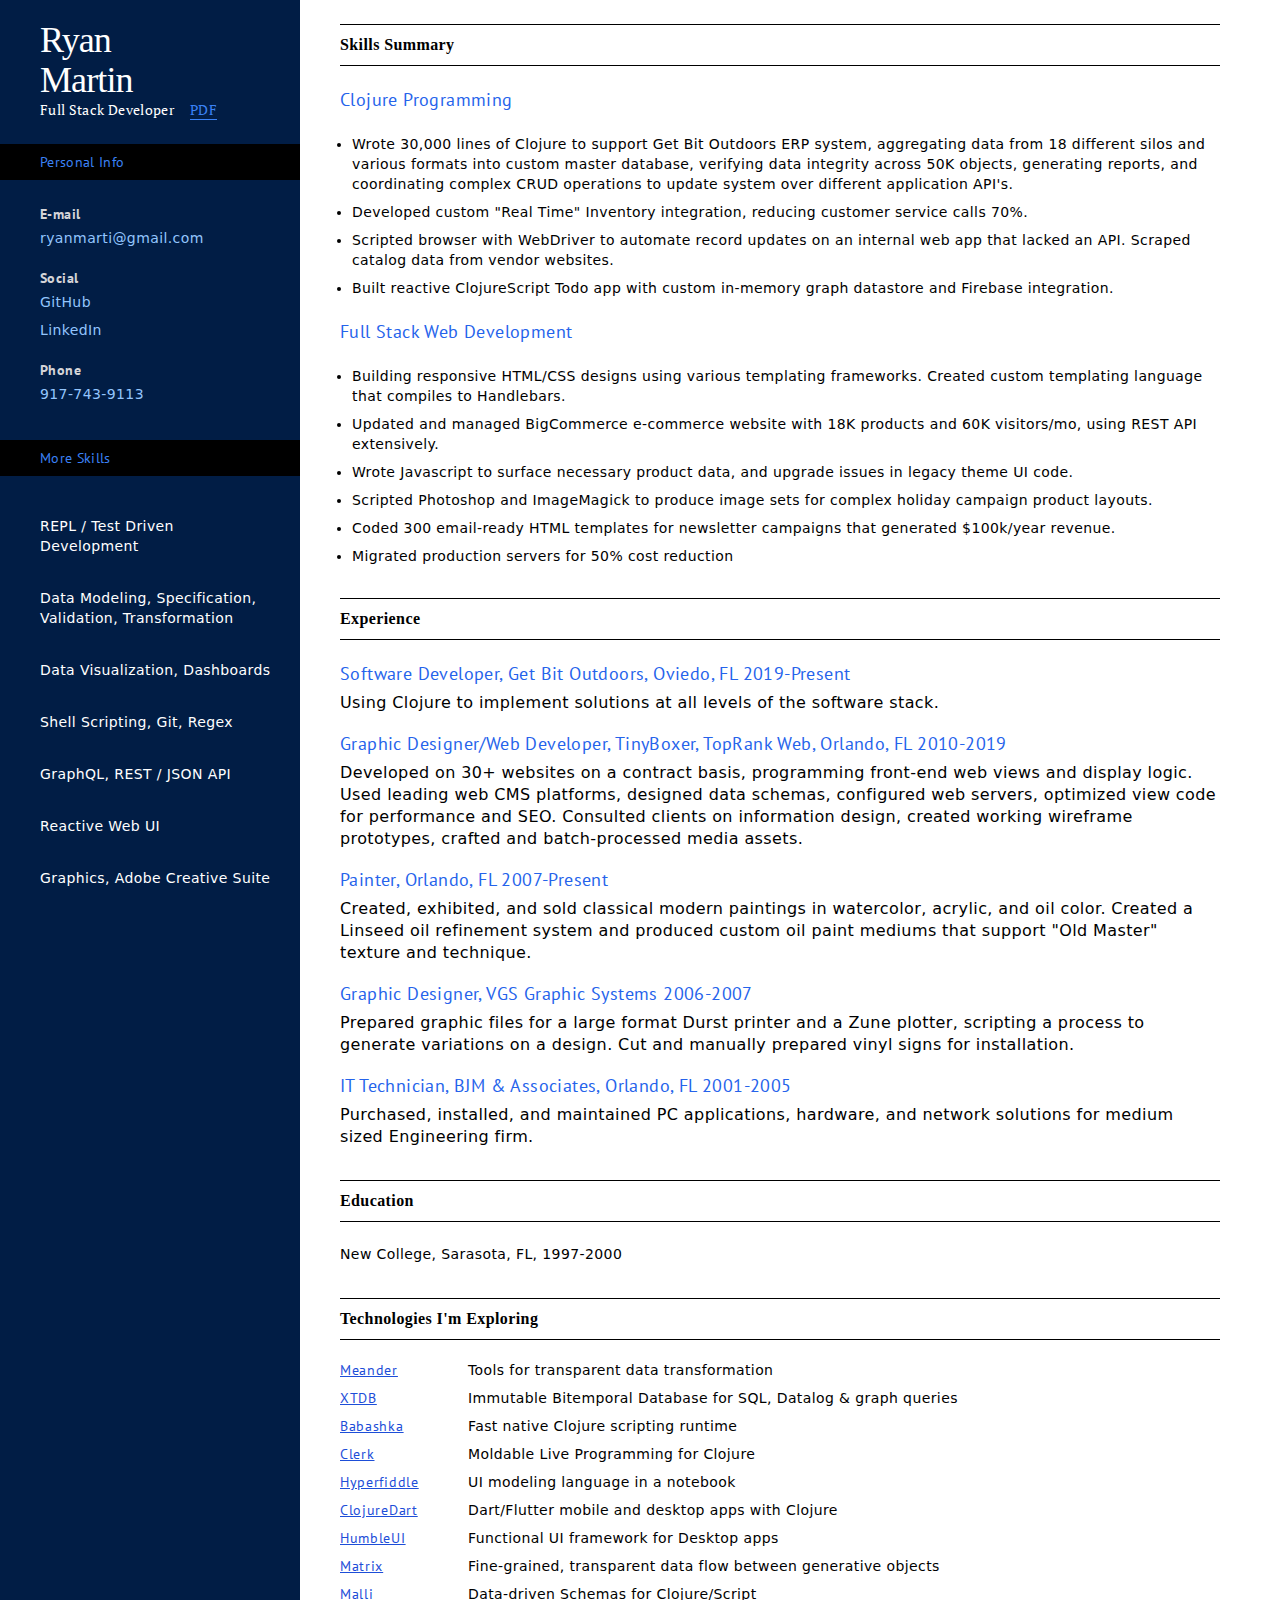
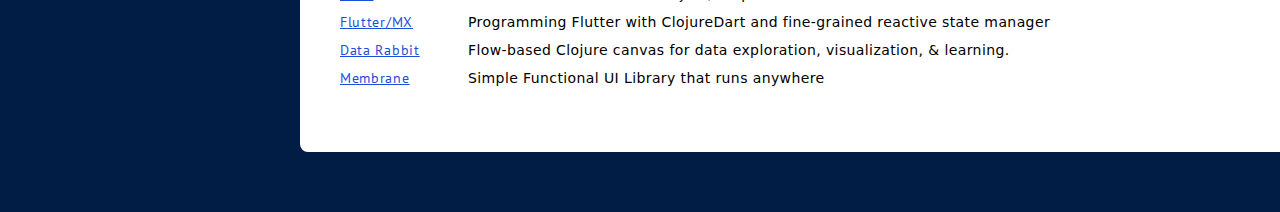
==== docs/index.html @ 26ff2348 "Make responsive with decent mobile view. #milestone" ====
<!DOCTYPE html>
<html><head><style>*, ::before, ::after {
  box-sizing: border-box;
  border-width: 0;
  border-style: solid;
  border-color: currentColor;
}

::before, ::after {
  --gi-content: '';
}

html {
  line-height: 1.5;
  -webkit-text-size-adjust: none;
  -moz-tab-size: 4;
  tab-size: 4;
  font-family: ui-sans-serif, system-ui, -apple-system, BlinkMacSystemFont, "Segoe UI", Roboto, "Helvetica Neue", Arial, "Noto Sans", sans-serif, "Apple Color Emoji", "Segoe UI Emoji", "Segoe UI Symbol", "Noto Color Emoji";
}

body {
  margin: 0;
  line-height: inherit;
}

hr {
  height: 0;
  color: inherit;
  border-top-width: 1px;
}

abbr:where([title]) {
  text-decoration: underline dotted;
}

h1, h2, h3, h4, h5, h6 {
  font-size: inherit;
  font-weight: inherit;
}

a {
  color: inherit;
  text-decoration: inherit;
}

b, strong {
  font-weight: bolder;
}

code, kbd, samp, pre {
  font-family: ui-monospace, SFMono-Regular, Menlo, Monaco, Consolas, "Liberation Mono", "Courier New", monospace;
  font-size: 1em;
}

small {
  font-size: 80%;
}

sub, sup {
  font-size: 75%;
  line-height: 0;
  position: relative;
  vertical-align: baseline;
}

sub {
  bottom: -0.25em;
}

sup {
  top: -0.5em;
}

table {
  text-indent: 0;
  border-color: inherit;
  border-collapse: collapse;
}

button, input, optgroup, select, textarea {
  font-family: inherit;
  font-size: 100%;
  line-height: inherit;
  color: inherit;
  margin: 0;
  padding: 0;
}

button, select {
  text-transform: none;
}

button, [type="button"], [type="reset"], [type="submit"] {
  -webkit-appearance: button;
  background-color: transparent;
  background-image: none;
}

:-moz-focusring {
  outline: auto;
}

:-moz-ui-invalid {
  box-shadow: none;
}

progress {
  vertical-align: baseline;
}

::-webkit-inner-spin-button, ::-webkit-outer-spin-button {
  height: auto;
}

[type="search"] {
  -webkit-appearance: textfield;
  outline-offset: -2px;
}

::-webkit-search-decoration {
  -webkit-appearance: none;
}

::-webkit-file-upload-button {
  -webkit-appearance: button;
  font: inherit;
}

summary {
  display: list-item;
}

blockquote, dl, dd, h1, h2, h3, h4, h5, h6, hr, figure, p, pre {
  margin: 0;
}

fieldset {
  margin: 0;
  padding: 0;
}

legend {
  padding: 0;
}

ol, ul, menu {
  list-style: none;
  margin: 0;
  padding: 0;
}

textarea {
  resize: vertical;
}

input::placeholder, textarea::placeholder {
  opacity: 1;
  color: #9ca3af;
}

button, [role="button"] {
  cursor: pointer;
}

:disabled {
  cursor: default;
}

img, svg, video, canvas, audio, iframe, embed, object {
  display: block;
  vertical-align: middle;
}

img, video {
  max-width: 100%;
  height: auto;
}

[hidden] {
  display: none;
}</style><style>.cv_home__title{margin-bottom:.5rem;padding-left:1.25rem;padding-right:.5rem}.cv_home__title h1{font-size:2.25rem;line-height:2.5rem;font-family:PT Mono;margin-left:0;padding-left:0}.cv_home__title h2{font-family:PT Serif;letter-spacing:.025em;font-size:.875rem;line-height:1.25rem}
.cv_home__resume_link{--gi-text-opacity:1;color:rgba(59,130,246,var(--gi-text-opacity));margin-bottom:1rem;margin-left:1rem;border-bottom-width:1px;border-style:solid;font-family:PT Serif;font-size:1.125rem;line-height:1.75rem}@media(min-width:640px){.cv_home__resume_link{font-size:.875rem;line-height:1.25rem}}.cv_home__resume_link:hover{--gi-border-opacity:1;border-color:rgba(255,255,255,var(--gi-border-opacity))}
.cv_home__section_title,text-md{padding-bottom:.5rem;border-color:rgba(0,0,0,var(--gi-border-opacity));font-family:PT Mono;border-top-width:1px;margin-bottom:1.25rem;--gi-border-opacity:1;font-weight:700;border-bottom-width:1px;padding-top:.5rem}
.cv_home__subsection_title{font-size:1.125rem;line-height:1.75rem;--gi-text-opacity:1;color:rgba(37,99,235,var(--gi-text-opacity));margin-bottom:0;font-family:PT Sans}
.cv_home__sidebar_title{font-size:1.125rem;line-height:1.75rem;--gi-text-opacity:1;color:rgba(37,99,235,var(--gi-text-opacity));margin-bottom:1rem;font-family:PT Sans;padding-left:1.5rem;padding-right:1.5rem;margin-bottom:1.5rem;font-size:.875rem;line-height:1.25rem;font-weight:400;letter-spacing:.025em;display:none;font-family:PT Sans;--gi-text-opacity:1;color:rgba(59,130,246,var(--gi-text-opacity));padding-top:.5rem;padding-bottom:.5rem;--gi-bg-opacity:1;background-color:rgba(0,0,0,var(--gi-bg-opacity))}@media(min-width:640px){.cv_home__sidebar_title{margin-bottom:1.5rem}}@media(min-width:1024px){.cv_home__sidebar_title{padding-left:2.5rem}}@media(min-width:640px){.cv_home__sidebar_title{display:block}}
.cv_home__skill_keywords{display:none}@media(min-width:640px){.cv_home__skill_keywords{display:block}}.cv_home__skill_keywords h3{margin-bottom:2.5rem}.cv_home__skill_keywords li.keywords{margin-bottom:2rem;line-height:1.375;font-size:.875rem;line-height:1.25rem}
.cv_home__experience p{margin-bottom:1rem;line-height:1.375;margin-top:.25rem}
.cv_home__education span{font-size:.875rem;line-height:1.25rem}
.cv_home__column{padding:1.25rem}
.cv_home__left_col{padding:1.25rem;padding-left:0;padding-right:0;--gi-text-opacity:1;color:rgba(255,255,255,var(--gi-text-opacity));margin-left:auto;margin-right:auto;padding-bottom:1rem}@media(min-width:640px){.cv_home__left_col{min-width:300px}}@media(min-width:640px){.cv_home__left_col{max-width:400px}}@media(min-width:640px){.cv_home__left_col{display:block}}
.cv_home__right_col{padding:1.25rem;--gi-bg-opacity:1;background-color:rgba(255,255,255,var(--gi-bg-opacity));padding-bottom:2rem;padding-left:2.5rem}@media(min-width:1024px){.cv_home__right_col{padding-right:3.75rem}}@media(min-width:768px){.cv_home__right_col{margin-bottom:3.75rem}}@media(min-width:768px){.cv_home__right_col{padding-top:1.5rem}}@media(min-width:768px){.cv_home__right_col{border-bottom-left-radius:.5rem}}.cv_home__right_col>div{margin-bottom:2rem}
.cv_home__cols{display:flex;align-items:stretch;height:100%;flex-direction:column}@media(min-width:640px){.cv_home__cols{flex-direction:row}}
.cv_home__body{padding:0;margin:0;--gi-bg-opacity:1;background-color:rgba(1,29,69,var(--gi-bg-opacity));letter-spacing:.025em}
.cv_home__cool_technologies a{font-weight:700;min-width:6rem;text-decoration:underline;--gi-text-opacity:1;color:rgba(29,78,216,var(--gi-text-opacity));font-size:.875rem;line-height:1.25rem}.cv_home__cool_technologies .item{display:flex;gap:2rem;margin-bottom:.5rem}.cv_home__cool_technologies .item a{font-family:PT Sans;letter-spacing:.05em;font-weight:400}.cv_home__cool_technologies .item span{margin-top:0;font-size:.875rem;line-height:1.25rem}
.cv_home__skills_summary .block{margin-bottom:1.25rem}.cv_home__skills_summary .subtitle{margin-bottom:1.25rem;margin-top:0}.cv_home__skills_summary ul{list-style-position:outside;list-style-type:disc;padding-left:.75rem}.cv_home__skills_summary li{margin-bottom:.5rem;line-height:1.25}@media(min-width:640px){.cv_home__skills_summary li{font-size:.875rem;line-height:1.25rem}}
.cv_home__personal_info{font-size:1.125rem;line-height:1.75rem}@media(min-width:640px){.cv_home__personal_info{margin-bottom:2rem}}@media(min-width:640px){.cv_home__personal_info{font-size:.875rem;line-height:1.25rem}}.cv_home__personal_info h4{font-weight:700;font-family:PT Sans;--gi-text-opacity:1;color:rgba(212,212,216,var(--gi-text-opacity))}.cv_home__personal_info .info{display:flex;justify-content:center}@media(min-width:640px){.cv_home__personal_info .info{display:block}}.cv_home__personal_info .info h4{margin-top:.25rem}.cv_home__personal_info .info p{margin-left:.5rem;margin-left:0}.cv_home__personal_info p{display:flex;flex-direction:row;line-height:2}@media(min-width:640px){.cv_home__personal_info p{flex-direction:column}}@media(min-width:640px){.cv_home__personal_info p{margin-bottom:1rem}}.cv_home__personal_info p a{display:block;--gi-text-opacity:1;color:rgba(147,197,253,var(--gi-text-opacity));margin-right:.5rem}.cv_home__personal_info p a:hover{--gi-text-opacity:1;color:rgba(59,130,246,var(--gi-text-opacity))}@media(min-width:640px){.cv_home__personal_info p a{margin-right:0}}
.cv_home__left_block{margin-bottom:1rem;padding-left:1.5rem;padding-right:1.5rem}@media(min-width:640px){.cv_home__left_block{margin-bottom:1.5rem}}@media(min-width:1024px){.cv_home__left_block{padding-left:2.5rem}}
.cv_home__resume_title{margin-bottom:1rem;padding-left:1.5rem;padding-right:1.5rem}@media(min-width:640px){.cv_home__resume_title{margin-bottom:1.5rem}}@media(min-width:1024px){.cv_home__resume_title{padding-left:2.5rem}}.cv_home__resume_title h1{font-size:3.75rem;line-height:1;letter-spacing:-0.025em;font-family:PT Mono;margin-left:0;padding-left:0}@media(min-width:640px){.cv_home__resume_title h1{font-size:2.25rem;line-height:2.5rem}}.cv_home__resume_title h2{font-family:PT Serif;letter-spacing:.025em;font-size:1.25rem;line-height:1.75rem;text-align:center}@media(min-width:640px){.cv_home__resume_title h2{font-size:.875rem;line-height:1.25rem}}@media(min-width:640px){.cv_home__resume_title h2{text-align:left}}.cv_home__resume_title br{display:none}@media(min-width:640px){.cv_home__resume_title br{display:inline}}</style><script src="https://livejs.com/live.js" type="text/javascript"></script><link rel="preconnect" href="https://fonts.googleapis.com" /><link rel="preconnect" href="https://fonts.gstatic.com" crossorigin="true" /><link href="https://fonts.googleapis.com/css2?family=PT+Mono&amp;family=PT+Sans+Narrow:wght@400;700&amp;family=PT+Sans:wght@400;700&amp;family=PT+Serif:wght@400;700&amp;display=swap" rel="stylesheet" /></head><body class="cv_home__body"><div class="cv_home__cols"><div class="cv_home__left_col"><div class="cv_home__resume_title"><h1>Ryan <br />Martin</h1><h2>Full Stack Developer<a href="Ryan Martin Resume.pdf" class="cv_home__resume_link">PDF</a></h2></div><div class="cv_home__personal_info"><h3 class="cv_home__sidebar_title">Personal Info</h3><div class="cv_home__left_block"><div class="info"><h4 id="e-mail">E-mail</h4><p><a href="mailto:ryanmarti@gmail.com" title="">ryanmarti@gmail.com</a></p></div><div class="info"><h4 id="social">Social</h4><p><a href="https://github.com/chromalchemy" title="">GitHub</a><a href="https://www.linkedin.com/in/ryan-martin-1bb63511/" title="">LinkedIn</a></p></div><div class="info"><h4 id="phone">Phone</h4><p><a href="tel:917-743-9113" title="">917-743-9113</a></p></div></div></div><div class="cv_home__skill_keywords"><h3 class="cv_home__sidebar_title">More Skills</h3><div class="cv_home__left_block"><ul><li class="keywords">REPL / Test Driven Development</li><li class="keywords">Data Modeling, Specification, Validation, Transformation</li><li class="keywords">Data Visualization, Dashboards</li><li class="keywords">Shell Scripting, Git, Regex</li><li class="keywords">GraphQL, REST / JSON API</li><li class="keywords">Reactive Web UI</li><li class="keywords">Graphics, Adobe Creative Suite</li></ul></div></div></div><div class="cv_home__right_col"><div class="cv_home__skills_summary"><h2 class="cv_home__section_title">Skills Summary</h2><div class="block"><h3 class="cv_home__subsection_title subtitle">Clojure Programming</h3><ul><li>Wrote 30,000 lines of Clojure to support Get Bit Outdoors ERP system, aggregating data from 18 different silos and various formats into custom master database, verifying data integrity across 50K objects, generating reports, and coordinating complex CRUD operations to update system over different application API's.</li><li>Developed custom "Real Time" Inventory integration, reducing customer service calls 70%.</li><li>Scripted browser with WebDriver to automate record updates on an internal web app that lacked an API. Scraped catalog data from vendor websites.</li><li>Built reactive ClojureScript Todo app with custom in-memory graph datastore and Firebase integration. </li></ul></div><div class="block"><h3 class="cv_home__subsection_title subtitle">Full Stack Web Development</h3><ul><li>Building responsive HTML/CSS designs using various templating frameworks. Created custom templating language that compiles to Handlebars.</li><li>Updated and managed BigCommerce e-commerce  website with 18K products and 60K visitors/mo, using REST API extensively.</li><li>Wrote Javascript to surface necessary product data, and upgrade issues in legacy theme UI code.</li><li>Scripted Photoshop and ImageMagick to produce image sets for complex holiday campaign product layouts.</li><li>Coded 300 email-ready HTML templates for newsletter campaigns that generated $100k/year revenue. </li><li>Migrated production servers for 50% cost reduction</li></ul></div></div><div class="cv_home__experience"><h2 class="cv_home__section_title">Experience</h2><div><h3 class="cv_home__subsection_title">Software Developer, Get Bit Outdoors, Oviedo, FL 2019-Present</h3><p>Using Clojure to implement solutions at all levels of the software stack.</p></div><div><h3 class="cv_home__subsection_title">Graphic Designer/Web Developer, TinyBoxer, TopRank Web, Orlando, FL  2010-2019</h3><p>Developed on 30+ websites on a contract basis, programming front-end web views and display logic. Used leading web CMS platforms, designed data schemas, configured web servers, optimized view code for performance and SEO. Consulted clients on information design, created working wireframe prototypes, crafted and batch-processed media assets.</p></div><div><h3 class="cv_home__subsection_title">Painter, Orlando, FL 2007-Present</h3><p>Created, exhibited, and sold classical modern paintings in watercolor, acrylic, and oil color. Created a Linseed oil refinement system and produced custom oil paint mediums that support "Old Master" texture and technique.</p></div><div><h3 class="cv_home__subsection_title">Graphic Designer, VGS Graphic Systems 2006-2007</h3><p>Prepared graphic files for a large format Durst printer and a Zune plotter, scripting a process to generate variations on a design. Cut and manually prepared vinyl signs for installation.</p></div><div><h3 class="cv_home__subsection_title">IT Technician, BJM &amp; Associates, Orlando, FL 2001-2005</h3><p>Purchased, installed, and maintained PC applications, hardware, and network solutions for medium sized Engineering firm.</p></div></div><div class="cv_home__education"><h2 class="cv_home__section_title">Education</h2><span>New College, Sarasota, FL, 1997-2000</span></div><div class="cv_home__cool_technologies"><h2 class="cv_home__section_title">Technologies I'm Exploring</h2><div class="item"><a href="https://github.com/noprompt/meander">Meander</a><span>Tools for transparent data transformation</span></div><div class="item"><a href="https://xtdb.com/">XTDB</a><span>Immutable Bitemporal Database for SQL, Datalog &amp; graph queries</span></div><div class="item"><a href="https://github.com/babashka/babashka">Babashka</a><span>Fast native Clojure scripting runtime</span></div><div class="item"><a href="https://github.com/nextjournal/clerk">Clerk</a><span>Moldable Live Programming for Clojure</span></div><div class="item"><a href="https://www.hyperfiddle.net/">Hyperfiddle</a><span>UI modeling language in a notebook</span></div><div class="item"><a href="https://github.com/Tensegritics/ClojureDart">ClojureDart</a><span>Dart/Flutter mobile and desktop apps with Clojure</span></div><div class="item"><a href="https://github.com/HumbleUI/HumbleUI">HumbleUI </a><span>Functional UI framework for Desktop apps</span></div><div class="item"><a href="https://github.com/kennytilton/matrix">Matrix</a><span>Fine-grained, transparent data flow between generative objects</span></div><div class="item"><a href="https://github.com/metosin/malli">Malli</a><span>Data-driven Schemas for Clojure/Script</span></div><div class="item"><a href="https://github.com/kennytilton/flutter-mx">Flutter/MX</a><span>Programming Flutter with ClojureDart and fine-grained reactive state manager</span></div><div class="item"><a href="https://www.datarabbit.com/">Data Rabbit</a><span>Flow-based Clojure canvas for data exploration, visualization, &amp; learning.</span></div><div class="item"><a href="https://github.com/phronmophobic/membrane">Membrane </a><span>Simple Functional UI Library that runs anywhere</span></div></div></div></div></body></html>
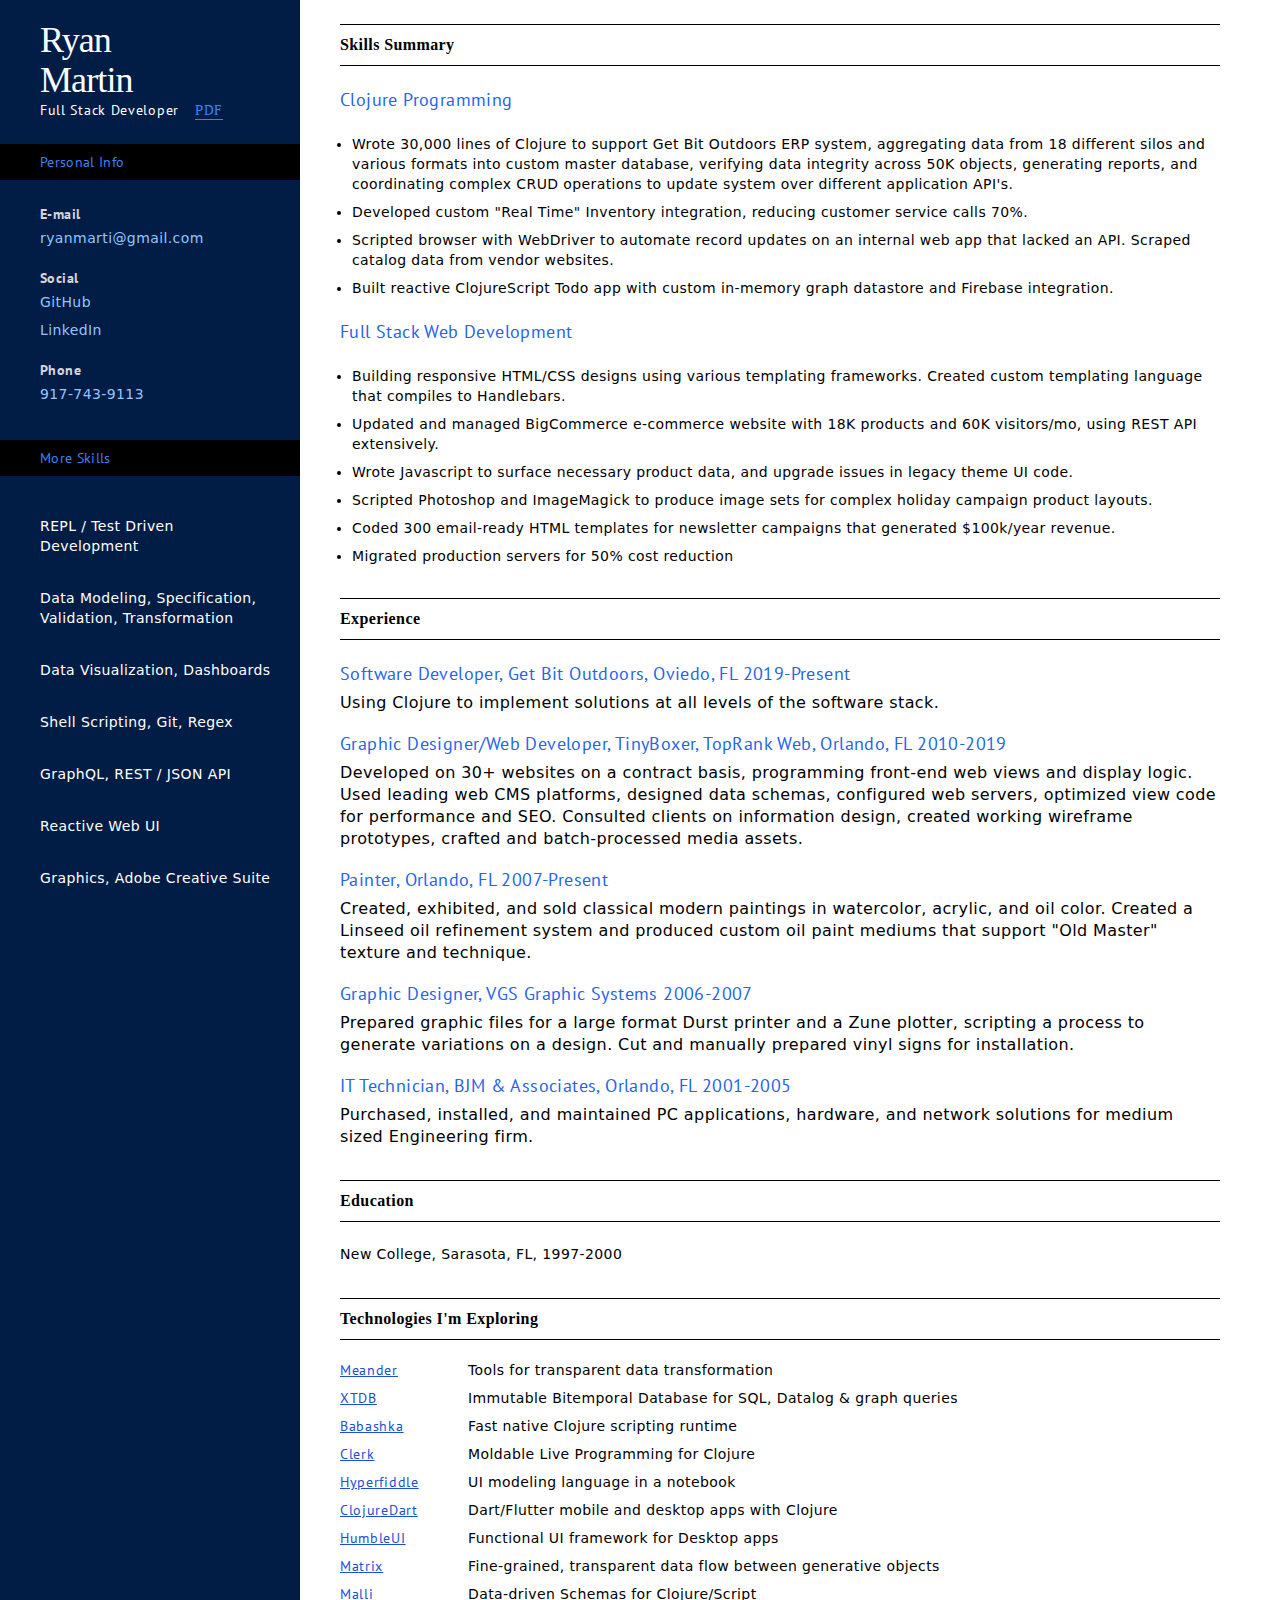
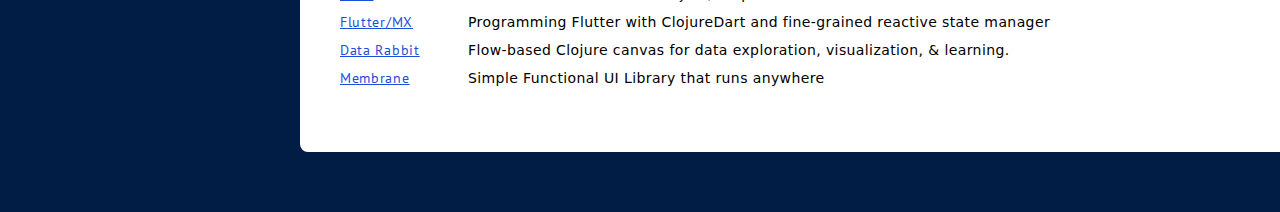
==== commit 9f442b0a: "Make responsive with decent mobile view. #milestone" ====
--- a/docs/index.html
+++ b/docs/index.html
@@ -178,8 +178,9 @@
 
 [hidden] {
   display: none;
-}</style><style>.cv_home__title{margin-bottom:.5rem;padding-left:1.25rem;padding-right:.5rem}.cv_home__title h1{font-size:2.25rem;line-height:2.5rem;font-family:PT Mono;margin-left:0;padding-left:0}.cv_home__title h2{font-family:PT Serif;letter-spacing:.025em;font-size:.875rem;line-height:1.25rem}
+}</style><style>.cv_home__left_block{margin-bottom:1rem;padding-left:1.5rem;padding-right:1.5rem}@media(min-width:640px){.cv_home__left_block{margin-bottom:1.5rem}}@media(min-width:1024px){.cv_home__left_block{padding-left:2.5rem}}
 .cv_home__resume_link{--gi-text-opacity:1;color:rgba(59,130,246,var(--gi-text-opacity));margin-bottom:1rem;margin-left:1rem;border-bottom-width:1px;border-style:solid;font-family:PT Serif;font-size:1.125rem;line-height:1.75rem}@media(min-width:640px){.cv_home__resume_link{font-size:.875rem;line-height:1.25rem}}.cv_home__resume_link:hover{--gi-border-opacity:1;border-color:rgba(255,255,255,var(--gi-border-opacity))}
+.cv_home__resume_title{margin-bottom:1rem;padding-left:1.5rem;padding-right:1.5rem}@media(min-width:640px){.cv_home__resume_title{margin-bottom:1.5rem}}@media(min-width:1024px){.cv_home__resume_title{padding-left:2.5rem}}.cv_home__resume_title h1{font-size:3.75rem;line-height:1;letter-spacing:-0.025em;font-family:PT Mono;margin-left:0;padding-left:0}@media(min-width:640px){.cv_home__resume_title h1{font-size:2.25rem;line-height:2.5rem}}.cv_home__resume_title h2{font-family:PT Sans;letter-spacing:.05em;font-size:1.25rem;line-height:1.75rem;text-align:center}@media(min-width:640px){.cv_home__resume_title h2{font-size:.875rem;line-height:1.25rem}}@media(min-width:640px){.cv_home__resume_title h2{text-align:left}}.cv_home__resume_title br{display:none}@media(min-width:640px){.cv_home__resume_title br{display:inline}}
 .cv_home__section_title,text-md{padding-bottom:.5rem;border-color:rgba(0,0,0,var(--gi-border-opacity));font-family:PT Mono;border-top-width:1px;margin-bottom:1.25rem;--gi-border-opacity:1;font-weight:700;border-bottom-width:1px;padding-top:.5rem}
 .cv_home__subsection_title{font-size:1.125rem;line-height:1.75rem;--gi-text-opacity:1;color:rgba(37,99,235,var(--gi-text-opacity));margin-bottom:0;font-family:PT Sans}
 .cv_home__sidebar_title{font-size:1.125rem;line-height:1.75rem;--gi-text-opacity:1;color:rgba(37,99,235,var(--gi-text-opacity));margin-bottom:1rem;font-family:PT Sans;padding-left:1.5rem;padding-right:1.5rem;margin-bottom:1.5rem;font-size:.875rem;line-height:1.25rem;font-weight:400;letter-spacing:.025em;display:none;font-family:PT Sans;--gi-text-opacity:1;color:rgba(59,130,246,var(--gi-text-opacity));padding-top:.5rem;padding-bottom:.5rem;--gi-bg-opacity:1;background-color:rgba(0,0,0,var(--gi-bg-opacity))}@media(min-width:640px){.cv_home__sidebar_title{margin-bottom:1.5rem}}@media(min-width:1024px){.cv_home__sidebar_title{padding-left:2.5rem}}@media(min-width:640px){.cv_home__sidebar_title{display:block}}
@@ -188,11 +189,9 @@
 .cv_home__education span{font-size:.875rem;line-height:1.25rem}
 .cv_home__column{padding:1.25rem}
 .cv_home__left_col{padding:1.25rem;padding-left:0;padding-right:0;--gi-text-opacity:1;color:rgba(255,255,255,var(--gi-text-opacity));margin-left:auto;margin-right:auto;padding-bottom:1rem}@media(min-width:640px){.cv_home__left_col{min-width:300px}}@media(min-width:640px){.cv_home__left_col{max-width:400px}}@media(min-width:640px){.cv_home__left_col{display:block}}
+.cv_home__cols{display:flex;align-items:stretch;height:100%;flex-direction:column}@media(min-width:640px){.cv_home__cols{flex-direction:row}}
 .cv_home__right_col{padding:1.25rem;--gi-bg-opacity:1;background-color:rgba(255,255,255,var(--gi-bg-opacity));padding-bottom:2rem;padding-left:2.5rem}@media(min-width:1024px){.cv_home__right_col{padding-right:3.75rem}}@media(min-width:768px){.cv_home__right_col{margin-bottom:3.75rem}}@media(min-width:768px){.cv_home__right_col{padding-top:1.5rem}}@media(min-width:768px){.cv_home__right_col{border-bottom-left-radius:.5rem}}.cv_home__right_col>div{margin-bottom:2rem}
-.cv_home__cols{display:flex;align-items:stretch;height:100%;flex-direction:column}@media(min-width:640px){.cv_home__cols{flex-direction:row}}
 .cv_home__body{padding:0;margin:0;--gi-bg-opacity:1;background-color:rgba(1,29,69,var(--gi-bg-opacity));letter-spacing:.025em}
 .cv_home__cool_technologies a{font-weight:700;min-width:6rem;text-decoration:underline;--gi-text-opacity:1;color:rgba(29,78,216,var(--gi-text-opacity));font-size:.875rem;line-height:1.25rem}.cv_home__cool_technologies .item{display:flex;gap:2rem;margin-bottom:.5rem}.cv_home__cool_technologies .item a{font-family:PT Sans;letter-spacing:.05em;font-weight:400}.cv_home__cool_technologies .item span{margin-top:0;font-size:.875rem;line-height:1.25rem}
 .cv_home__skills_summary .block{margin-bottom:1.25rem}.cv_home__skills_summary .subtitle{margin-bottom:1.25rem;margin-top:0}.cv_home__skills_summary ul{list-style-position:outside;list-style-type:disc;padding-left:.75rem}.cv_home__skills_summary li{margin-bottom:.5rem;line-height:1.25}@media(min-width:640px){.cv_home__skills_summary li{font-size:.875rem;line-height:1.25rem}}
-.cv_home__personal_info{font-size:1.125rem;line-height:1.75rem}@media(min-width:640px){.cv_home__personal_info{margin-bottom:2rem}}@media(min-width:640px){.cv_home__personal_info{font-size:.875rem;line-height:1.25rem}}.cv_home__personal_info h4{font-weight:700;font-family:PT Sans;--gi-text-opacity:1;color:rgba(212,212,216,var(--gi-text-opacity))}.cv_home__personal_info .info{display:flex;justify-content:center}@media(min-width:640px){.cv_home__personal_info .info{display:block}}.cv_home__personal_info .info h4{margin-top:.25rem}.cv_home__personal_info .info p{margin-left:.5rem;margin-left:0}.cv_home__personal_info p{display:flex;flex-direction:row;line-height:2}@media(min-width:640px){.cv_home__personal_info p{flex-direction:column}}@media(min-width:640px){.cv_home__personal_info p{margin-bottom:1rem}}.cv_home__personal_info p a{display:block;--gi-text-opacity:1;color:rgba(147,197,253,var(--gi-text-opacity));margin-right:.5rem}.cv_home__personal_info p a:hover{--gi-text-opacity:1;color:rgba(59,130,246,var(--gi-text-opacity))}@media(min-width:640px){.cv_home__personal_info p a{margin-right:0}}
-.cv_home__left_block{margin-bottom:1rem;padding-left:1.5rem;padding-right:1.5rem}@media(min-width:640px){.cv_home__left_block{margin-bottom:1.5rem}}@media(min-width:1024px){.cv_home__left_block{padding-left:2.5rem}}
-.cv_home__resume_title{margin-bottom:1rem;padding-left:1.5rem;padding-right:1.5rem}@media(min-width:640px){.cv_home__resume_title{margin-bottom:1.5rem}}@media(min-width:1024px){.cv_home__resume_title{padding-left:2.5rem}}.cv_home__resume_title h1{font-size:3.75rem;line-height:1;letter-spacing:-0.025em;font-family:PT Mono;margin-left:0;padding-left:0}@media(min-width:640px){.cv_home__resume_title h1{font-size:2.25rem;line-height:2.5rem}}.cv_home__resume_title h2{font-family:PT Serif;letter-spacing:.025em;font-size:1.25rem;line-height:1.75rem;text-align:center}@media(min-width:640px){.cv_home__resume_title h2{font-size:.875rem;line-height:1.25rem}}@media(min-width:640px){.cv_home__resume_title h2{text-align:left}}.cv_home__resume_title br{display:none}@media(min-width:640px){.cv_home__resume_title br{display:inline}}</style><script src="https://livejs.com/live.js" type="text/javascript"></script><link rel="preconnect" href="https://fonts.googleapis.com" /><link rel="preconnect" href="https://fonts.gstatic.com" crossorigin="true" /><link href="https://fonts.googleapis.com/css2?family=PT+Mono&amp;family=PT+Sans+Narrow:wght@400;700&amp;family=PT+Sans:wght@400;700&amp;family=PT+Serif:wght@400;700&amp;display=swap" rel="stylesheet" /></head><body class="cv_home__body"><div class="cv_home__cols"><div class="cv_home__left_col"><div class="cv_home__resume_title"><h1>Ryan <br />Martin</h1><h2>Full Stack Developer<a href="Ryan Martin Resume.pdf" class="cv_home__resume_link">PDF</a></h2></div><div class="cv_home__personal_info"><h3 class="cv_home__sidebar_title">Personal Info</h3><div class="cv_home__left_block"><div class="info"><h4 id="e-mail">E-mail</h4><p><a href="mailto:ryanmarti@gmail.com" title="">ryanmarti@gmail.com</a></p></div><div class="info"><h4 id="social">Social</h4><p><a href="https://github.com/chromalchemy" title="">GitHub</a><a href="https://www.linkedin.com/in/ryan-martin-1bb63511/" title="">LinkedIn</a></p></div><div class="info"><h4 id="phone">Phone</h4><p><a href="tel:917-743-9113" title="">917-743-9113</a></p></div></div></div><div class="cv_home__skill_keywords"><h3 class="cv_home__sidebar_title">More Skills</h3><div class="cv_home__left_block"><ul><li class="keywords">REPL / Test Driven Development</li><li class="keywords">Data Modeling, Specification, Validation, Transformation</li><li class="keywords">Data Visualization, Dashboards</li><li class="keywords">Shell Scripting, Git, Regex</li><li class="keywords">GraphQL, REST / JSON API</li><li class="keywords">Reactive Web UI</li><li class="keywords">Graphics, Adobe Creative Suite</li></ul></div></div></div><div class="cv_home__right_col"><div class="cv_home__skills_summary"><h2 class="cv_home__section_title">Skills Summary</h2><div class="block"><h3 class="cv_home__subsection_title subtitle">Clojure Programming</h3><ul><li>Wrote 30,000 lines of Clojure to support Get Bit Outdoors ERP system, aggregating data from 18 different silos and various formats into custom master database, verifying data integrity across 50K objects, generating reports, and coordinating complex CRUD operations to update system over different application API's.</li><li>Developed custom "Real Time" Inventory integration, reducing customer service calls 70%.</li><li>Scripted browser with WebDriver to automate record updates on an internal web app that lacked an API. Scraped catalog data from vendor websites.</li><li>Built reactive ClojureScript Todo app with custom in-memory graph datastore and Firebase integration. </li></ul></div><div class="block"><h3 class="cv_home__subsection_title subtitle">Full Stack Web Development</h3><ul><li>Building responsive HTML/CSS designs using various templating frameworks. Created custom templating language that compiles to Handlebars.</li><li>Updated and managed BigCommerce e-commerce  website with 18K products and 60K visitors/mo, using REST API extensively.</li><li>Wrote Javascript to surface necessary product data, and upgrade issues in legacy theme UI code.</li><li>Scripted Photoshop and ImageMagick to produce image sets for complex holiday campaign product layouts.</li><li>Coded 300 email-ready HTML templates for newsletter campaigns that generated $100k/year revenue. </li><li>Migrated production servers for 50% cost reduction</li></ul></div></div><div class="cv_home__experience"><h2 class="cv_home__section_title">Experience</h2><div><h3 class="cv_home__subsection_title">Software Developer, Get Bit Outdoors, Oviedo, FL 2019-Present</h3><p>Using Clojure to implement solutions at all levels of the software stack.</p></div><div><h3 class="cv_home__subsection_title">Graphic Designer/Web Developer, TinyBoxer, TopRank Web, Orlando, FL  2010-2019</h3><p>Developed on 30+ websites on a contract basis, programming front-end web views and display logic. Used leading web CMS platforms, designed data schemas, configured web servers, optimized view code for performance and SEO. Consulted clients on information design, created working wireframe prototypes, crafted and batch-processed media assets.</p></div><div><h3 class="cv_home__subsection_title">Painter, Orlando, FL 2007-Present</h3><p>Created, exhibited, and sold classical modern paintings in watercolor, acrylic, and oil color. Created a Linseed oil refinement system and produced custom oil paint mediums that support "Old Master" texture and technique.</p></div><div><h3 class="cv_home__subsection_title">Graphic Designer, VGS Graphic Systems 2006-2007</h3><p>Prepared graphic files for a large format Durst printer and a Zune plotter, scripting a process to generate variations on a design. Cut and manually prepared vinyl signs for installation.</p></div><div><h3 class="cv_home__subsection_title">IT Technician, BJM &amp; Associates, Orlando, FL 2001-2005</h3><p>Purchased, installed, and maintained PC applications, hardware, and network solutions for medium sized Engineering firm.</p></div></div><div class="cv_home__education"><h2 class="cv_home__section_title">Education</h2><span>New College, Sarasota, FL, 1997-2000</span></div><div class="cv_home__cool_technologies"><h2 class="cv_home__section_title">Technologies I'm Exploring</h2><div class="item"><a href="https://github.com/noprompt/meander">Meander</a><span>Tools for transparent data transformation</span></div><div class="item"><a href="https://xtdb.com/">XTDB</a><span>Immutable Bitemporal Database for SQL, Datalog &amp; graph queries</span></div><div class="item"><a href="https://github.com/babashka/babashka">Babashka</a><span>Fast native Clojure scripting runtime</span></div><div class="item"><a href="https://github.com/nextjournal/clerk">Clerk</a><span>Moldable Live Programming for Clojure</span></div><div class="item"><a href="https://www.hyperfiddle.net/">Hyperfiddle</a><span>UI modeling language in a notebook</span></div><div class="item"><a href="https://github.com/Tensegritics/ClojureDart">ClojureDart</a><span>Dart/Flutter mobile and desktop apps with Clojure</span></div><div class="item"><a href="https://github.com/HumbleUI/HumbleUI">HumbleUI </a><span>Functional UI framework for Desktop apps</span></div><div class="item"><a href="https://github.com/kennytilton/matrix">Matrix</a><span>Fine-grained, transparent data flow between generative objects</span></div><div class="item"><a href="https://github.com/metosin/malli">Malli</a><span>Data-driven Schemas for Clojure/Script</span></div><div class="item"><a href="https://github.com/kennytilton/flutter-mx">Flutter/MX</a><span>Programming Flutter with ClojureDart and fine-grained reactive state manager</span></div><div class="item"><a href="https://www.datarabbit.com/">Data Rabbit</a><span>Flow-based Clojure canvas for data exploration, visualization, &amp; learning.</span></div><div class="item"><a href="https://github.com/phronmophobic/membrane">Membrane </a><span>Simple Functional UI Library that runs anywhere</span></div></div></div></div></body></html>+.cv_home__personal_info{font-size:1.125rem;line-height:1.75rem}@media(min-width:640px){.cv_home__personal_info{margin-bottom:2rem}}@media(min-width:640px){.cv_home__personal_info{font-size:.875rem;line-height:1.25rem}}.cv_home__personal_info h4{font-weight:700;font-family:PT Sans;--gi-text-opacity:1;color:rgba(212,212,216,var(--gi-text-opacity))}.cv_home__personal_info .info{display:flex;justify-content:center}@media(min-width:640px){.cv_home__personal_info .info{display:block}}.cv_home__personal_info .info h4{margin-top:.25rem}.cv_home__personal_info .info p{margin-left:.5rem;margin-left:0}.cv_home__personal_info p{display:flex;flex-direction:row;line-height:2}@media(min-width:640px){.cv_home__personal_info p{flex-direction:column}}@media(min-width:640px){.cv_home__personal_info p{margin-bottom:1rem}}.cv_home__personal_info p a{display:block;--gi-text-opacity:1;color:rgba(147,197,253,var(--gi-text-opacity));margin-right:.5rem}.cv_home__personal_info p a:hover{--gi-text-opacity:1;color:rgba(59,130,246,var(--gi-text-opacity))}@media(min-width:640px){.cv_home__personal_info p a{margin-right:0}}</style><script src="https://livejs.com/live.js" type="text/javascript"></script><link rel="preconnect" href="https://fonts.googleapis.com" /><link rel="preconnect" href="https://fonts.gstatic.com" crossorigin="true" /><link href="https://fonts.googleapis.com/css2?family=PT+Mono&amp;family=PT+Sans+Narrow:wght@400;700&amp;family=PT+Sans:wght@400;700&amp;family=PT+Serif:wght@400;700&amp;display=swap" rel="stylesheet" /></head><body class="cv_home__body"><div class="cv_home__cols"><div class="cv_home__left_col"><div class="cv_home__resume_title"><h1>Ryan <br />Martin</h1><h2>Full Stack Developer<a href="Ryan Martin Resume.pdf" class="cv_home__resume_link">PDF</a></h2></div><div class="cv_home__personal_info"><h3 class="cv_home__sidebar_title">Personal Info</h3><div class="cv_home__left_block"><div class="info"><h4 id="e-mail">E-mail</h4><p><a href="mailto:ryanmarti@gmail.com" title="">ryanmarti@gmail.com</a></p></div><div class="info"><h4 id="social">Social</h4><p><a href="https://github.com/chromalchemy" title="">GitHub</a><a href="https://www.linkedin.com/in/ryan-martin-1bb63511/" title="">LinkedIn</a></p></div><div class="info"><h4 id="phone">Phone</h4><p><a href="tel:917-743-9113" title="">917-743-9113</a></p></div></div></div><div class="cv_home__skill_keywords"><h3 class="cv_home__sidebar_title">More Skills</h3><div class="cv_home__left_block"><ul><li class="keywords">REPL / Test Driven Development</li><li class="keywords">Data Modeling, Specification, Validation, Transformation</li><li class="keywords">Data Visualization, Dashboards</li><li class="keywords">Shell Scripting, Git, Regex</li><li class="keywords">GraphQL, REST / JSON API</li><li class="keywords">Reactive Web UI</li><li class="keywords">Graphics, Adobe Creative Suite</li></ul></div></div></div><div class="cv_home__right_col"><div class="cv_home__skills_summary"><h2 class="cv_home__section_title">Skills Summary</h2><div class="block"><h3 class="cv_home__subsection_title subtitle">Clojure Programming</h3><ul><li>Wrote 30,000 lines of Clojure to support Get Bit Outdoors ERP system, aggregating data from 18 different silos and various formats into custom master database, verifying data integrity across 50K objects, generating reports, and coordinating complex CRUD operations to update system over different application API's.</li><li>Developed custom "Real Time" Inventory integration, reducing customer service calls 70%.</li><li>Scripted browser with WebDriver to automate record updates on an internal web app that lacked an API. Scraped catalog data from vendor websites.</li><li>Built reactive ClojureScript Todo app with custom in-memory graph datastore and Firebase integration. </li></ul></div><div class="block"><h3 class="cv_home__subsection_title subtitle">Full Stack Web Development</h3><ul><li>Building responsive HTML/CSS designs using various templating frameworks. Created custom templating language that compiles to Handlebars.</li><li>Updated and managed BigCommerce e-commerce  website with 18K products and 60K visitors/mo, using REST API extensively.</li><li>Wrote Javascript to surface necessary product data, and upgrade issues in legacy theme UI code.</li><li>Scripted Photoshop and ImageMagick to produce image sets for complex holiday campaign product layouts.</li><li>Coded 300 email-ready HTML templates for newsletter campaigns that generated $100k/year revenue. </li><li>Migrated production servers for 50% cost reduction</li></ul></div></div><div class="cv_home__experience"><h2 class="cv_home__section_title">Experience</h2><div><h3 class="cv_home__subsection_title">Software Developer, Get Bit Outdoors, Oviedo, FL 2019-Present</h3><p>Using Clojure to implement solutions at all levels of the software stack.</p></div><div><h3 class="cv_home__subsection_title">Graphic Designer/Web Developer, TinyBoxer, TopRank Web, Orlando, FL  2010-2019</h3><p>Developed on 30+ websites on a contract basis, programming front-end web views and display logic. Used leading web CMS platforms, designed data schemas, configured web servers, optimized view code for performance and SEO. Consulted clients on information design, created working wireframe prototypes, crafted and batch-processed media assets.</p></div><div><h3 class="cv_home__subsection_title">Painter, Orlando, FL 2007-Present</h3><p>Created, exhibited, and sold classical modern paintings in watercolor, acrylic, and oil color. Created a Linseed oil refinement system and produced custom oil paint mediums that support "Old Master" texture and technique.</p></div><div><h3 class="cv_home__subsection_title">Graphic Designer, VGS Graphic Systems 2006-2007</h3><p>Prepared graphic files for a large format Durst printer and a Zune plotter, scripting a process to generate variations on a design. Cut and manually prepared vinyl signs for installation.</p></div><div><h3 class="cv_home__subsection_title">IT Technician, BJM &amp; Associates, Orlando, FL 2001-2005</h3><p>Purchased, installed, and maintained PC applications, hardware, and network solutions for medium sized Engineering firm.</p></div></div><div class="cv_home__education"><h2 class="cv_home__section_title">Education</h2><span>New College, Sarasota, FL, 1997-2000</span></div><div class="cv_home__cool_technologies"><h2 class="cv_home__section_title">Technologies I'm Exploring</h2><div class="item"><a href="https://github.com/noprompt/meander">Meander</a><span>Tools for transparent data transformation</span></div><div class="item"><a href="https://xtdb.com/">XTDB</a><span>Immutable Bitemporal Database for SQL, Datalog &amp; graph queries</span></div><div class="item"><a href="https://github.com/babashka/babashka">Babashka</a><span>Fast native Clojure scripting runtime</span></div><div class="item"><a href="https://github.com/nextjournal/clerk">Clerk</a><span>Moldable Live Programming for Clojure</span></div><div class="item"><a href="https://www.hyperfiddle.net/">Hyperfiddle</a><span>UI modeling language in a notebook</span></div><div class="item"><a href="https://github.com/Tensegritics/ClojureDart">ClojureDart</a><span>Dart/Flutter mobile and desktop apps with Clojure</span></div><div class="item"><a href="https://github.com/HumbleUI/HumbleUI">HumbleUI </a><span>Functional UI framework for Desktop apps</span></div><div class="item"><a href="https://github.com/kennytilton/matrix">Matrix</a><span>Fine-grained, transparent data flow between generative objects</span></div><div class="item"><a href="https://github.com/metosin/malli">Malli</a><span>Data-driven Schemas for Clojure/Script</span></div><div class="item"><a href="https://github.com/kennytilton/flutter-mx">Flutter/MX</a><span>Programming Flutter with ClojureDart and fine-grained reactive state manager</span></div><div class="item"><a href="https://www.datarabbit.com/">Data Rabbit</a><span>Flow-based Clojure canvas for data exploration, visualization, &amp; learning.</span></div><div class="item"><a href="https://github.com/phronmophobic/membrane">Membrane </a><span>Simple Functional UI Library that runs anywhere</span></div></div></div></div></body></html>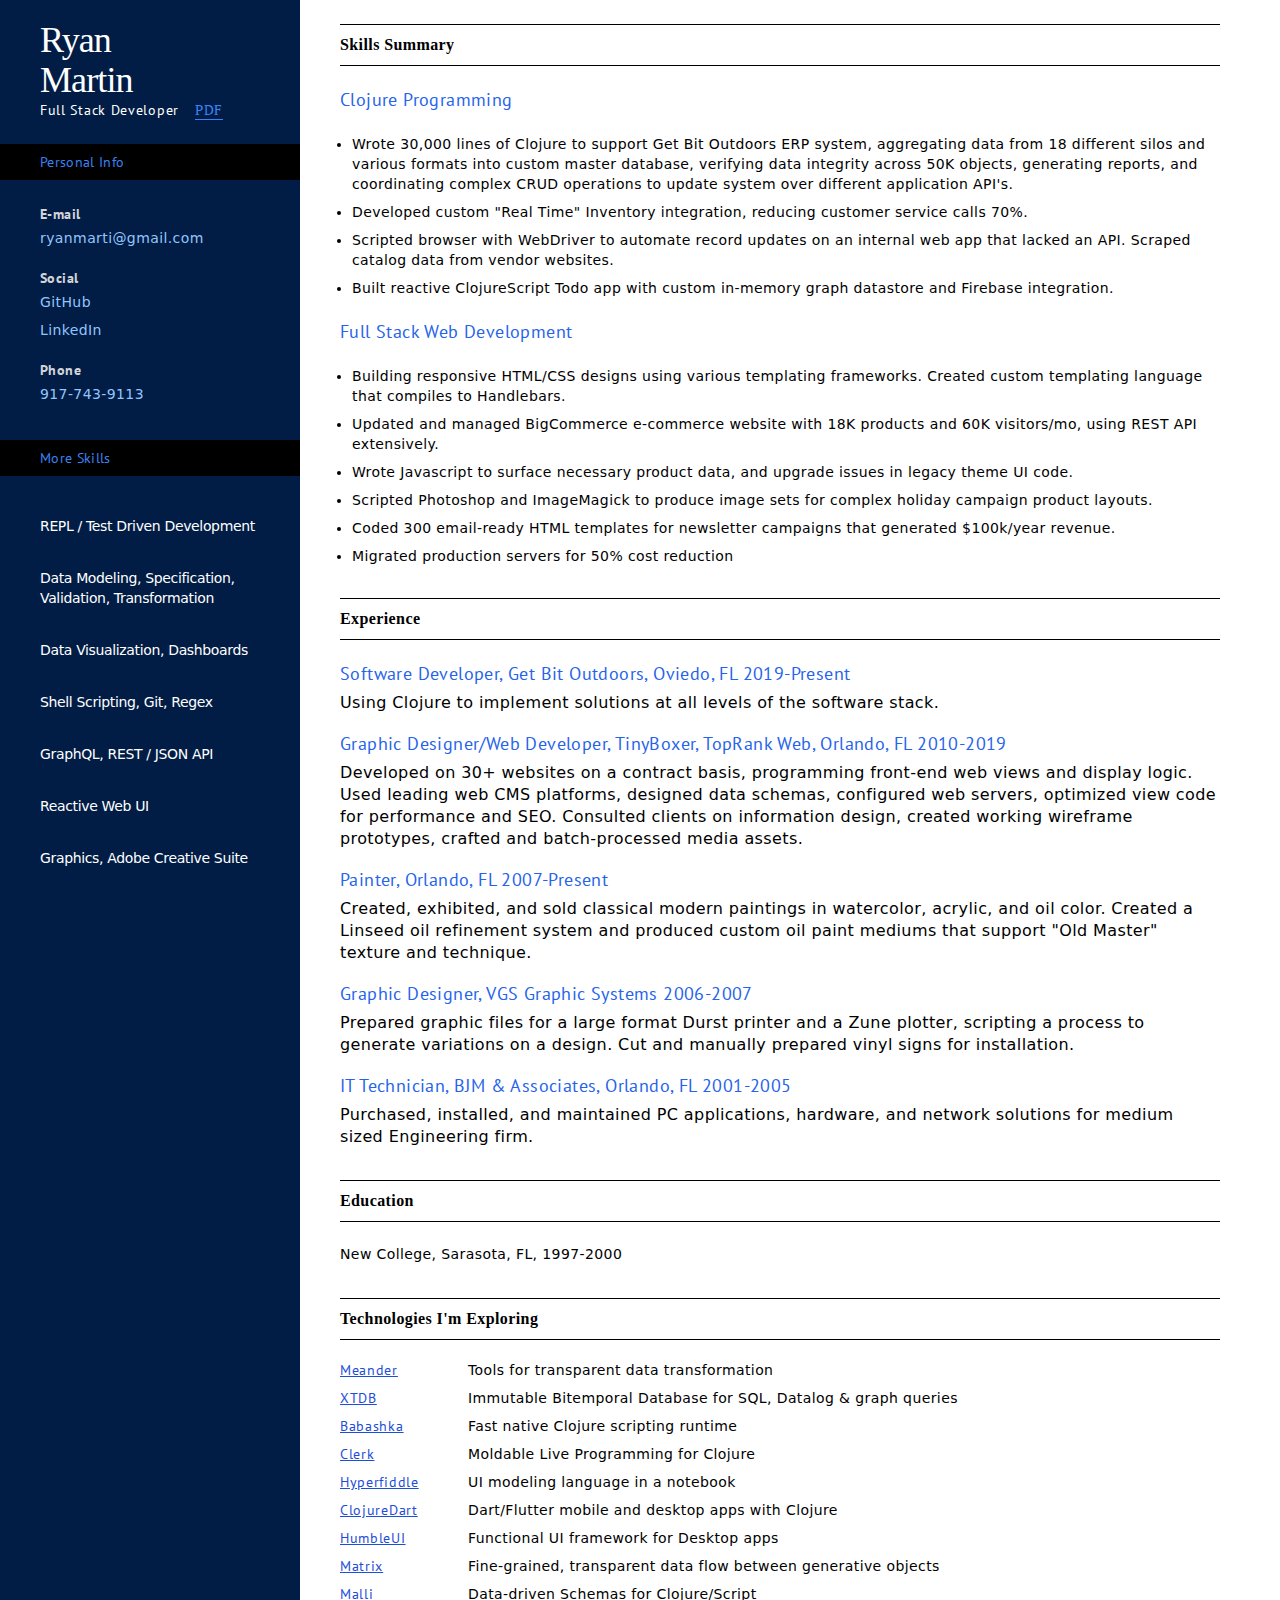
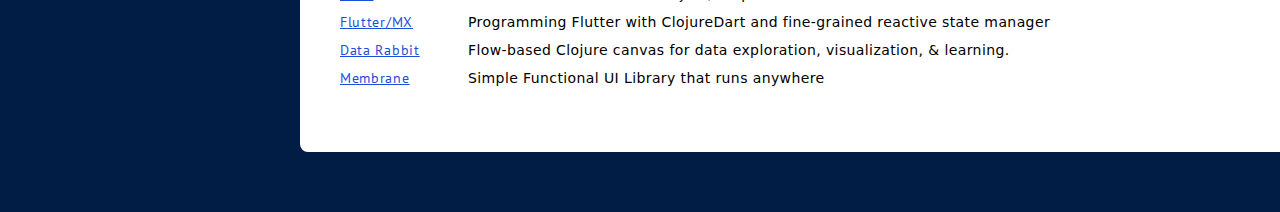
==== commit 9fab3f26: "Make responsive with decent mobile view. #milestone" ====
--- a/docs/index.html
+++ b/docs/index.html
@@ -184,7 +184,7 @@
 .cv_home__section_title,text-md{padding-bottom:.5rem;border-color:rgba(0,0,0,var(--gi-border-opacity));font-family:PT Mono;border-top-width:1px;margin-bottom:1.25rem;--gi-border-opacity:1;font-weight:700;border-bottom-width:1px;padding-top:.5rem}
 .cv_home__subsection_title{font-size:1.125rem;line-height:1.75rem;--gi-text-opacity:1;color:rgba(37,99,235,var(--gi-text-opacity));margin-bottom:0;font-family:PT Sans}
 .cv_home__sidebar_title{font-size:1.125rem;line-height:1.75rem;--gi-text-opacity:1;color:rgba(37,99,235,var(--gi-text-opacity));margin-bottom:1rem;font-family:PT Sans;padding-left:1.5rem;padding-right:1.5rem;margin-bottom:1.5rem;font-size:.875rem;line-height:1.25rem;font-weight:400;letter-spacing:.025em;display:none;font-family:PT Sans;--gi-text-opacity:1;color:rgba(59,130,246,var(--gi-text-opacity));padding-top:.5rem;padding-bottom:.5rem;--gi-bg-opacity:1;background-color:rgba(0,0,0,var(--gi-bg-opacity))}@media(min-width:640px){.cv_home__sidebar_title{margin-bottom:1.5rem}}@media(min-width:1024px){.cv_home__sidebar_title{padding-left:2.5rem}}@media(min-width:640px){.cv_home__sidebar_title{display:block}}
-.cv_home__skill_keywords{display:none}@media(min-width:640px){.cv_home__skill_keywords{display:block}}.cv_home__skill_keywords h3{margin-bottom:2.5rem}.cv_home__skill_keywords li.keywords{margin-bottom:2rem;line-height:1.375;font-size:.875rem;line-height:1.25rem}
+.cv_home__skill_keywords{display:none}@media(min-width:640px){.cv_home__skill_keywords{display:block}}.cv_home__skill_keywords h3{margin-bottom:2.5rem}.cv_home__skill_keywords li.keywords{margin-bottom:2rem;line-height:1.375;letter-spacing:-0.025em;font-size:.875rem;line-height:1.25rem}
 .cv_home__experience p{margin-bottom:1rem;line-height:1.375;margin-top:.25rem}
 .cv_home__education span{font-size:.875rem;line-height:1.25rem}
 .cv_home__column{padding:1.25rem}
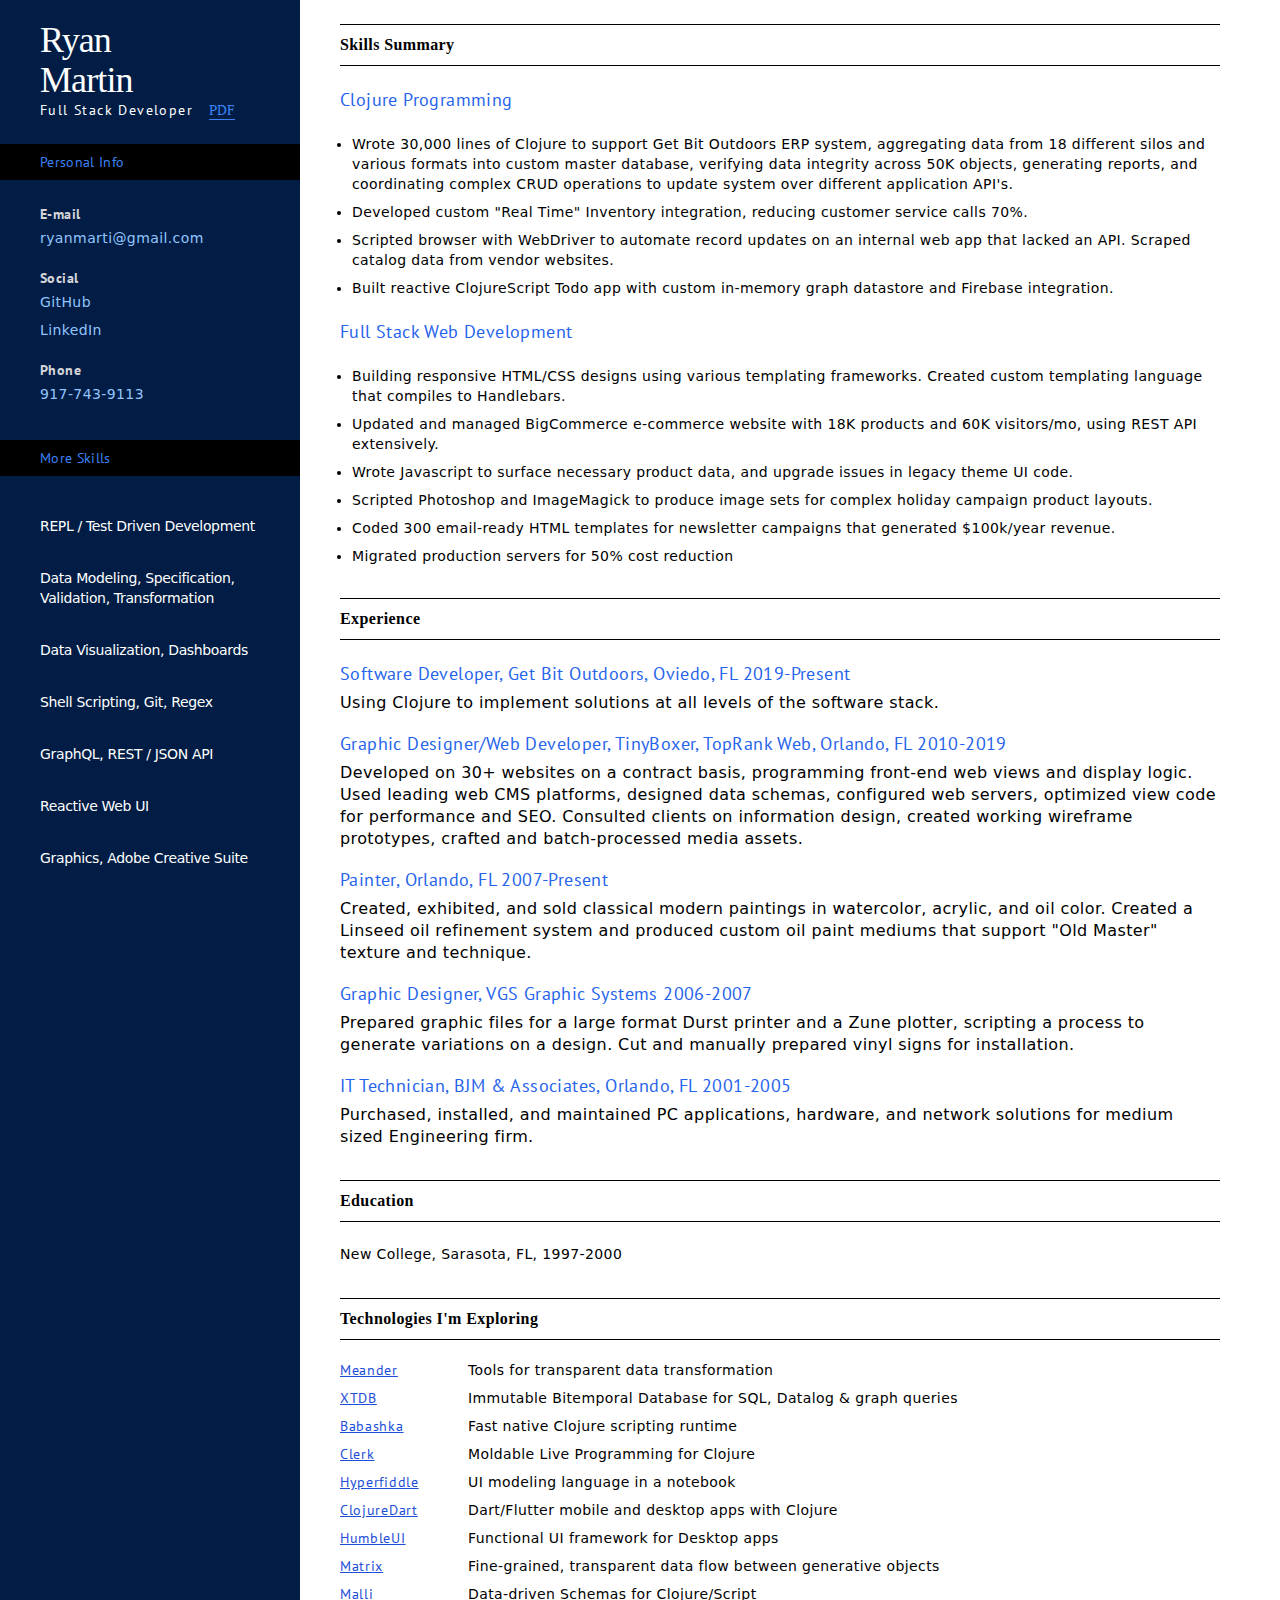
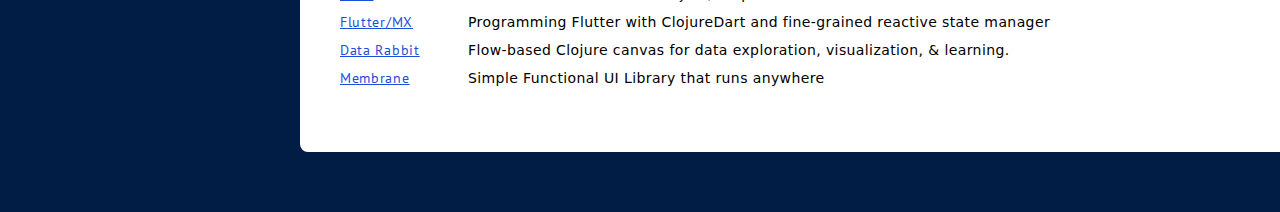
==== commit ee028ce5: "Make responsive with decent mobile view. #milestone" ====
--- a/docs/index.html
+++ b/docs/index.html
@@ -179,8 +179,8 @@
 [hidden] {
   display: none;
 }</style><style>.cv_home__left_block{margin-bottom:1rem;padding-left:1.5rem;padding-right:1.5rem}@media(min-width:640px){.cv_home__left_block{margin-bottom:1.5rem}}@media(min-width:1024px){.cv_home__left_block{padding-left:2.5rem}}
-.cv_home__resume_link{--gi-text-opacity:1;color:rgba(59,130,246,var(--gi-text-opacity));margin-bottom:1rem;margin-left:1rem;border-bottom-width:1px;border-style:solid;font-family:PT Serif;font-size:1.125rem;line-height:1.75rem}@media(min-width:640px){.cv_home__resume_link{font-size:.875rem;line-height:1.25rem}}.cv_home__resume_link:hover{--gi-border-opacity:1;border-color:rgba(255,255,255,var(--gi-border-opacity))}
-.cv_home__resume_title{margin-bottom:1rem;padding-left:1.5rem;padding-right:1.5rem}@media(min-width:640px){.cv_home__resume_title{margin-bottom:1.5rem}}@media(min-width:1024px){.cv_home__resume_title{padding-left:2.5rem}}.cv_home__resume_title h1{font-size:3.75rem;line-height:1;letter-spacing:-0.025em;font-family:PT Mono;margin-left:0;padding-left:0}@media(min-width:640px){.cv_home__resume_title h1{font-size:2.25rem;line-height:2.5rem}}.cv_home__resume_title h2{font-family:PT Sans;letter-spacing:.05em;font-size:1.25rem;line-height:1.75rem;text-align:center}@media(min-width:640px){.cv_home__resume_title h2{font-size:.875rem;line-height:1.25rem}}@media(min-width:640px){.cv_home__resume_title h2{text-align:left}}.cv_home__resume_title br{display:none}@media(min-width:640px){.cv_home__resume_title br{display:inline}}
+.cv_home__resume_link{--gi-text-opacity:1;color:rgba(59,130,246,var(--gi-text-opacity));margin-bottom:1rem;margin-left:1rem;border-bottom-width:1px;border-style:solid;letter-spacing:0;font-family:PT Serif;font-size:1.125rem;line-height:1.75rem}@media(min-width:640px){.cv_home__resume_link{font-size:.875rem;line-height:1.25rem}}.cv_home__resume_link:hover{--gi-border-opacity:1;border-color:rgba(255,255,255,var(--gi-border-opacity))}
+.cv_home__resume_title{margin-bottom:1rem;padding-left:1.5rem;padding-right:1.5rem}@media(min-width:640px){.cv_home__resume_title{margin-bottom:1.5rem}}@media(min-width:1024px){.cv_home__resume_title{padding-left:2.5rem}}.cv_home__resume_title h1{font-size:3.75rem;line-height:1;letter-spacing:-0.025em;font-family:PT Mono;margin-left:0;padding-left:0}@media(min-width:640px){.cv_home__resume_title h1{font-size:2.25rem;line-height:2.5rem}}.cv_home__resume_title h2{font-family:PT Sans;letter-spacing:.1em;font-size:1.25rem;line-height:1.75rem;text-align:center}@media(min-width:640px){.cv_home__resume_title h2{font-size:.875rem;line-height:1.25rem}}@media(min-width:640px){.cv_home__resume_title h2{text-align:left}}.cv_home__resume_title br{display:none}@media(min-width:640px){.cv_home__resume_title br{display:inline}}
 .cv_home__section_title,text-md{padding-bottom:.5rem;border-color:rgba(0,0,0,var(--gi-border-opacity));font-family:PT Mono;border-top-width:1px;margin-bottom:1.25rem;--gi-border-opacity:1;font-weight:700;border-bottom-width:1px;padding-top:.5rem}
 .cv_home__subsection_title{font-size:1.125rem;line-height:1.75rem;--gi-text-opacity:1;color:rgba(37,99,235,var(--gi-text-opacity));margin-bottom:0;font-family:PT Sans}
 .cv_home__sidebar_title{font-size:1.125rem;line-height:1.75rem;--gi-text-opacity:1;color:rgba(37,99,235,var(--gi-text-opacity));margin-bottom:1rem;font-family:PT Sans;padding-left:1.5rem;padding-right:1.5rem;margin-bottom:1.5rem;font-size:.875rem;line-height:1.25rem;font-weight:400;letter-spacing:.025em;display:none;font-family:PT Sans;--gi-text-opacity:1;color:rgba(59,130,246,var(--gi-text-opacity));padding-top:.5rem;padding-bottom:.5rem;--gi-bg-opacity:1;background-color:rgba(0,0,0,var(--gi-bg-opacity))}@media(min-width:640px){.cv_home__sidebar_title{margin-bottom:1.5rem}}@media(min-width:1024px){.cv_home__sidebar_title{padding-left:2.5rem}}@media(min-width:640px){.cv_home__sidebar_title{display:block}}
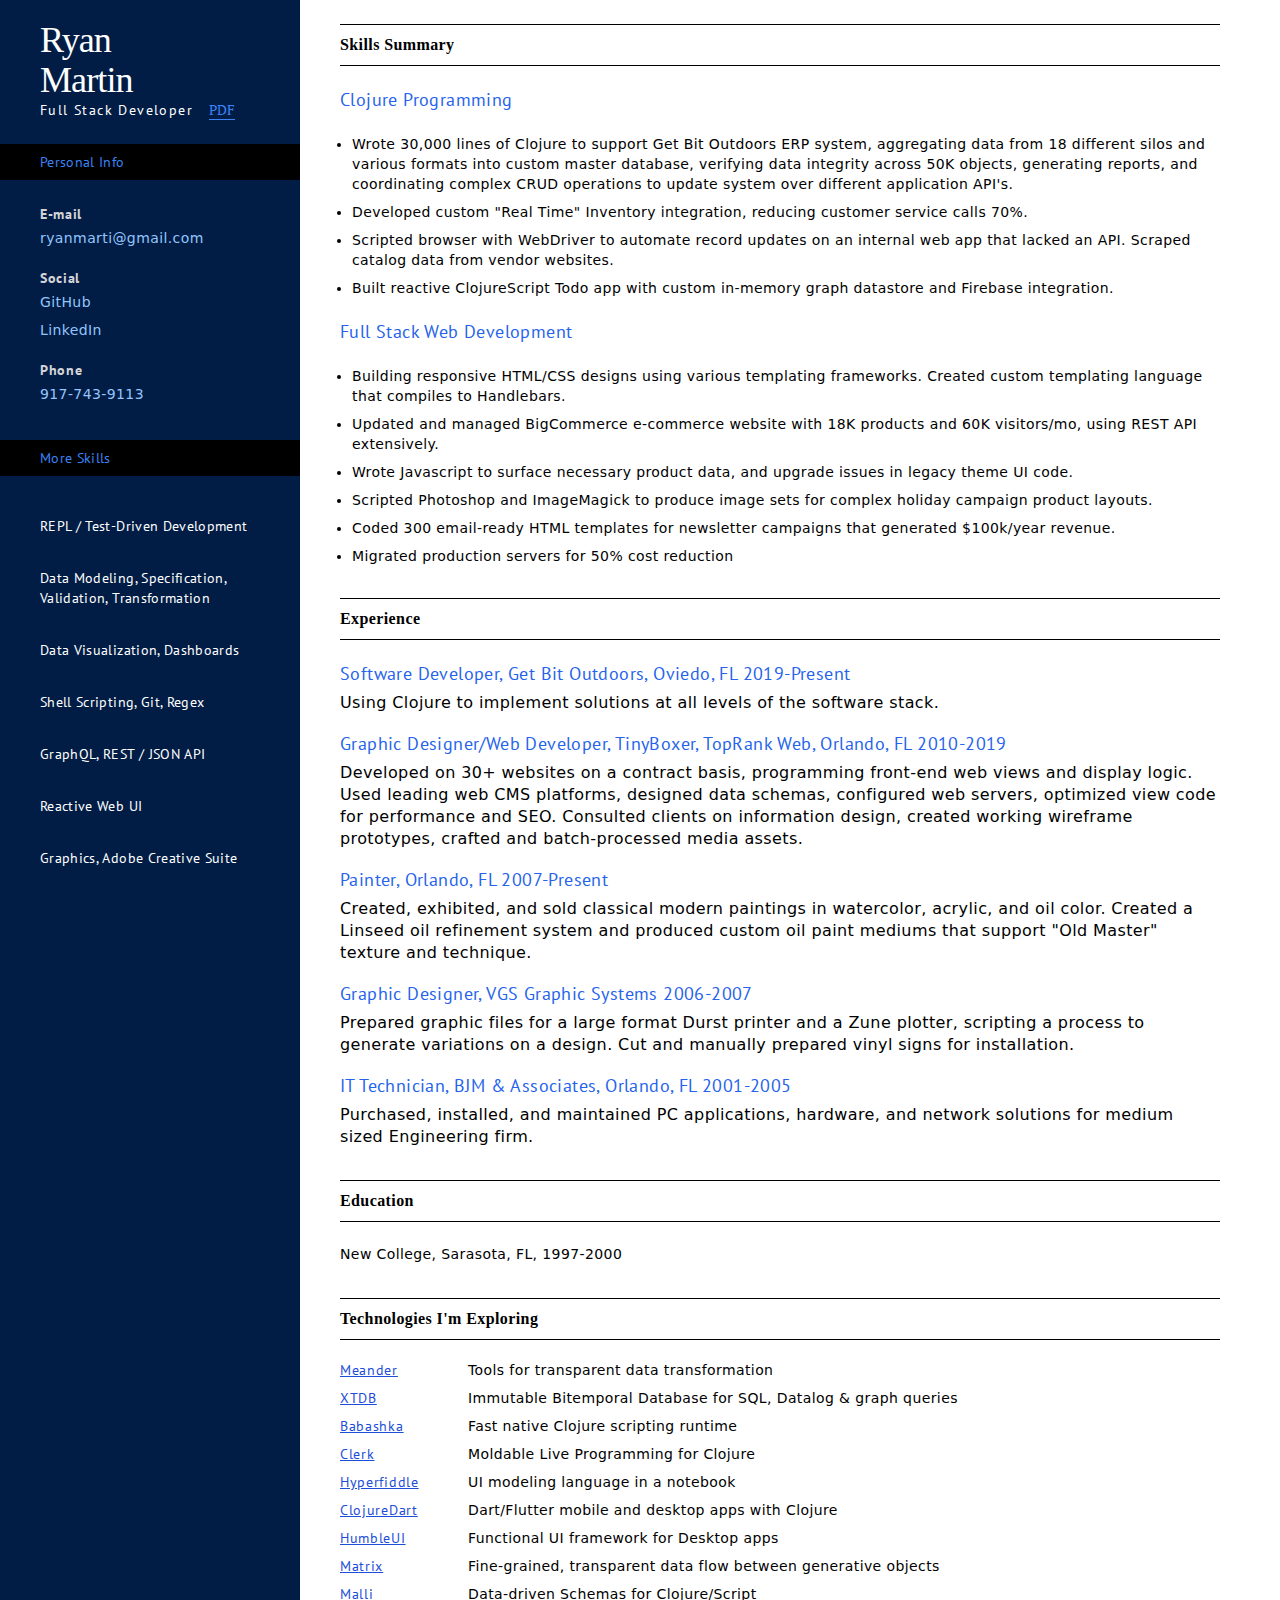
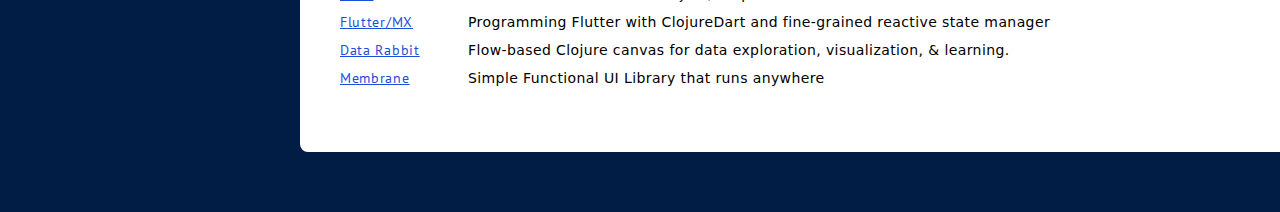
==== commit aefd2897: "Make responsive with decent mobile view. #milestone" ====
--- a/docs/index.html
+++ b/docs/index.html
@@ -184,7 +184,7 @@
 .cv_home__section_title,text-md{padding-bottom:.5rem;border-color:rgba(0,0,0,var(--gi-border-opacity));font-family:PT Mono;border-top-width:1px;margin-bottom:1.25rem;--gi-border-opacity:1;font-weight:700;border-bottom-width:1px;padding-top:.5rem}
 .cv_home__subsection_title{font-size:1.125rem;line-height:1.75rem;--gi-text-opacity:1;color:rgba(37,99,235,var(--gi-text-opacity));margin-bottom:0;font-family:PT Sans}
 .cv_home__sidebar_title{font-size:1.125rem;line-height:1.75rem;--gi-text-opacity:1;color:rgba(37,99,235,var(--gi-text-opacity));margin-bottom:1rem;font-family:PT Sans;padding-left:1.5rem;padding-right:1.5rem;margin-bottom:1.5rem;font-size:.875rem;line-height:1.25rem;font-weight:400;letter-spacing:.025em;display:none;font-family:PT Sans;--gi-text-opacity:1;color:rgba(59,130,246,var(--gi-text-opacity));padding-top:.5rem;padding-bottom:.5rem;--gi-bg-opacity:1;background-color:rgba(0,0,0,var(--gi-bg-opacity))}@media(min-width:640px){.cv_home__sidebar_title{margin-bottom:1.5rem}}@media(min-width:1024px){.cv_home__sidebar_title{padding-left:2.5rem}}@media(min-width:640px){.cv_home__sidebar_title{display:block}}
-.cv_home__skill_keywords{display:none}@media(min-width:640px){.cv_home__skill_keywords{display:block}}.cv_home__skill_keywords h3{margin-bottom:2.5rem}.cv_home__skill_keywords li.keywords{margin-bottom:2rem;line-height:1.375;letter-spacing:-0.025em;font-size:.875rem;line-height:1.25rem}
+.cv_home__skill_keywords{display:none}@media(min-width:640px){.cv_home__skill_keywords{display:block}}.cv_home__skill_keywords h3{margin-bottom:2.5rem}.cv_home__skill_keywords li.keywords{margin-bottom:2rem;line-height:1.375;font-size:.875rem;line-height:1.25rem;letter-spacing:.025em;font-family:PT Sans}
 .cv_home__experience p{margin-bottom:1rem;line-height:1.375;margin-top:.25rem}
 .cv_home__education span{font-size:.875rem;line-height:1.25rem}
 .cv_home__column{padding:1.25rem}
@@ -194,4 +194,4 @@
 .cv_home__body{padding:0;margin:0;--gi-bg-opacity:1;background-color:rgba(1,29,69,var(--gi-bg-opacity));letter-spacing:.025em}
 .cv_home__cool_technologies a{font-weight:700;min-width:6rem;text-decoration:underline;--gi-text-opacity:1;color:rgba(29,78,216,var(--gi-text-opacity));font-size:.875rem;line-height:1.25rem}.cv_home__cool_technologies .item{display:flex;gap:2rem;margin-bottom:.5rem}.cv_home__cool_technologies .item a{font-family:PT Sans;letter-spacing:.05em;font-weight:400}.cv_home__cool_technologies .item span{margin-top:0;font-size:.875rem;line-height:1.25rem}
 .cv_home__skills_summary .block{margin-bottom:1.25rem}.cv_home__skills_summary .subtitle{margin-bottom:1.25rem;margin-top:0}.cv_home__skills_summary ul{list-style-position:outside;list-style-type:disc;padding-left:.75rem}.cv_home__skills_summary li{margin-bottom:.5rem;line-height:1.25}@media(min-width:640px){.cv_home__skills_summary li{font-size:.875rem;line-height:1.25rem}}
-.cv_home__personal_info{font-size:1.125rem;line-height:1.75rem}@media(min-width:640px){.cv_home__personal_info{margin-bottom:2rem}}@media(min-width:640px){.cv_home__personal_info{font-size:.875rem;line-height:1.25rem}}.cv_home__personal_info h4{font-weight:700;font-family:PT Sans;--gi-text-opacity:1;color:rgba(212,212,216,var(--gi-text-opacity))}.cv_home__personal_info .info{display:flex;justify-content:center}@media(min-width:640px){.cv_home__personal_info .info{display:block}}.cv_home__personal_info .info h4{margin-top:.25rem}.cv_home__personal_info .info p{margin-left:.5rem;margin-left:0}.cv_home__personal_info p{display:flex;flex-direction:row;line-height:2}@media(min-width:640px){.cv_home__personal_info p{flex-direction:column}}@media(min-width:640px){.cv_home__personal_info p{margin-bottom:1rem}}.cv_home__personal_info p a{display:block;--gi-text-opacity:1;color:rgba(147,197,253,var(--gi-text-opacity));margin-right:.5rem}.cv_home__personal_info p a:hover{--gi-text-opacity:1;color:rgba(59,130,246,var(--gi-text-opacity))}@media(min-width:640px){.cv_home__personal_info p a{margin-right:0}}</style><script src="https://livejs.com/live.js" type="text/javascript"></script><link rel="preconnect" href="https://fonts.googleapis.com" /><link rel="preconnect" href="https://fonts.gstatic.com" crossorigin="true" /><link href="https://fonts.googleapis.com/css2?family=PT+Mono&amp;family=PT+Sans+Narrow:wght@400;700&amp;family=PT+Sans:wght@400;700&amp;family=PT+Serif:wght@400;700&amp;display=swap" rel="stylesheet" /></head><body class="cv_home__body"><div class="cv_home__cols"><div class="cv_home__left_col"><div class="cv_home__resume_title"><h1>Ryan <br />Martin</h1><h2>Full Stack Developer<a href="Ryan Martin Resume.pdf" class="cv_home__resume_link">PDF</a></h2></div><div class="cv_home__personal_info"><h3 class="cv_home__sidebar_title">Personal Info</h3><div class="cv_home__left_block"><div class="info"><h4 id="e-mail">E-mail</h4><p><a href="mailto:ryanmarti@gmail.com" title="">ryanmarti@gmail.com</a></p></div><div class="info"><h4 id="social">Social</h4><p><a href="https://github.com/chromalchemy" title="">GitHub</a><a href="https://www.linkedin.com/in/ryan-martin-1bb63511/" title="">LinkedIn</a></p></div><div class="info"><h4 id="phone">Phone</h4><p><a href="tel:917-743-9113" title="">917-743-9113</a></p></div></div></div><div class="cv_home__skill_keywords"><h3 class="cv_home__sidebar_title">More Skills</h3><div class="cv_home__left_block"><ul><li class="keywords">REPL / Test Driven Development</li><li class="keywords">Data Modeling, Specification, Validation, Transformation</li><li class="keywords">Data Visualization, Dashboards</li><li class="keywords">Shell Scripting, Git, Regex</li><li class="keywords">GraphQL, REST / JSON API</li><li class="keywords">Reactive Web UI</li><li class="keywords">Graphics, Adobe Creative Suite</li></ul></div></div></div><div class="cv_home__right_col"><div class="cv_home__skills_summary"><h2 class="cv_home__section_title">Skills Summary</h2><div class="block"><h3 class="cv_home__subsection_title subtitle">Clojure Programming</h3><ul><li>Wrote 30,000 lines of Clojure to support Get Bit Outdoors ERP system, aggregating data from 18 different silos and various formats into custom master database, verifying data integrity across 50K objects, generating reports, and coordinating complex CRUD operations to update system over different application API's.</li><li>Developed custom "Real Time" Inventory integration, reducing customer service calls 70%.</li><li>Scripted browser with WebDriver to automate record updates on an internal web app that lacked an API. Scraped catalog data from vendor websites.</li><li>Built reactive ClojureScript Todo app with custom in-memory graph datastore and Firebase integration. </li></ul></div><div class="block"><h3 class="cv_home__subsection_title subtitle">Full Stack Web Development</h3><ul><li>Building responsive HTML/CSS designs using various templating frameworks. Created custom templating language that compiles to Handlebars.</li><li>Updated and managed BigCommerce e-commerce  website with 18K products and 60K visitors/mo, using REST API extensively.</li><li>Wrote Javascript to surface necessary product data, and upgrade issues in legacy theme UI code.</li><li>Scripted Photoshop and ImageMagick to produce image sets for complex holiday campaign product layouts.</li><li>Coded 300 email-ready HTML templates for newsletter campaigns that generated $100k/year revenue. </li><li>Migrated production servers for 50% cost reduction</li></ul></div></div><div class="cv_home__experience"><h2 class="cv_home__section_title">Experience</h2><div><h3 class="cv_home__subsection_title">Software Developer, Get Bit Outdoors, Oviedo, FL 2019-Present</h3><p>Using Clojure to implement solutions at all levels of the software stack.</p></div><div><h3 class="cv_home__subsection_title">Graphic Designer/Web Developer, TinyBoxer, TopRank Web, Orlando, FL  2010-2019</h3><p>Developed on 30+ websites on a contract basis, programming front-end web views and display logic. Used leading web CMS platforms, designed data schemas, configured web servers, optimized view code for performance and SEO. Consulted clients on information design, created working wireframe prototypes, crafted and batch-processed media assets.</p></div><div><h3 class="cv_home__subsection_title">Painter, Orlando, FL 2007-Present</h3><p>Created, exhibited, and sold classical modern paintings in watercolor, acrylic, and oil color. Created a Linseed oil refinement system and produced custom oil paint mediums that support "Old Master" texture and technique.</p></div><div><h3 class="cv_home__subsection_title">Graphic Designer, VGS Graphic Systems 2006-2007</h3><p>Prepared graphic files for a large format Durst printer and a Zune plotter, scripting a process to generate variations on a design. Cut and manually prepared vinyl signs for installation.</p></div><div><h3 class="cv_home__subsection_title">IT Technician, BJM &amp; Associates, Orlando, FL 2001-2005</h3><p>Purchased, installed, and maintained PC applications, hardware, and network solutions for medium sized Engineering firm.</p></div></div><div class="cv_home__education"><h2 class="cv_home__section_title">Education</h2><span>New College, Sarasota, FL, 1997-2000</span></div><div class="cv_home__cool_technologies"><h2 class="cv_home__section_title">Technologies I'm Exploring</h2><div class="item"><a href="https://github.com/noprompt/meander">Meander</a><span>Tools for transparent data transformation</span></div><div class="item"><a href="https://xtdb.com/">XTDB</a><span>Immutable Bitemporal Database for SQL, Datalog &amp; graph queries</span></div><div class="item"><a href="https://github.com/babashka/babashka">Babashka</a><span>Fast native Clojure scripting runtime</span></div><div class="item"><a href="https://github.com/nextjournal/clerk">Clerk</a><span>Moldable Live Programming for Clojure</span></div><div class="item"><a href="https://www.hyperfiddle.net/">Hyperfiddle</a><span>UI modeling language in a notebook</span></div><div class="item"><a href="https://github.com/Tensegritics/ClojureDart">ClojureDart</a><span>Dart/Flutter mobile and desktop apps with Clojure</span></div><div class="item"><a href="https://github.com/HumbleUI/HumbleUI">HumbleUI </a><span>Functional UI framework for Desktop apps</span></div><div class="item"><a href="https://github.com/kennytilton/matrix">Matrix</a><span>Fine-grained, transparent data flow between generative objects</span></div><div class="item"><a href="https://github.com/metosin/malli">Malli</a><span>Data-driven Schemas for Clojure/Script</span></div><div class="item"><a href="https://github.com/kennytilton/flutter-mx">Flutter/MX</a><span>Programming Flutter with ClojureDart and fine-grained reactive state manager</span></div><div class="item"><a href="https://www.datarabbit.com/">Data Rabbit</a><span>Flow-based Clojure canvas for data exploration, visualization, &amp; learning.</span></div><div class="item"><a href="https://github.com/phronmophobic/membrane">Membrane </a><span>Simple Functional UI Library that runs anywhere</span></div></div></div></div></body></html>+.cv_home__personal_info{font-size:1.125rem;line-height:1.75rem}@media(min-width:640px){.cv_home__personal_info{margin-bottom:2rem}}@media(min-width:640px){.cv_home__personal_info{font-size:.875rem;line-height:1.25rem}}.cv_home__personal_info h4{font-weight:700;font-family:PT Sans;--gi-text-opacity:1;color:rgba(212,212,216,var(--gi-text-opacity))}.cv_home__personal_info .info{display:flex;justify-content:center}@media(min-width:640px){.cv_home__personal_info .info{display:block}}.cv_home__personal_info .info h4{margin-top:.25rem;letter-spacing:.05em}.cv_home__personal_info .info p{display:flex;flex-direction:row;line-height:2;margin-left:.5rem;margin-left:0}@media(min-width:640px){.cv_home__personal_info .info p{flex-direction:column}}@media(min-width:640px){.cv_home__personal_info .info p{margin-bottom:1rem}}.cv_home__personal_info .info p a{display:block;--gi-text-opacity:1;color:rgba(147,197,253,var(--gi-text-opacity));margin-right:.5rem}.cv_home__personal_info .info p a:hover{--gi-text-opacity:1;color:rgba(59,130,246,var(--gi-text-opacity))}@media(min-width:640px){.cv_home__personal_info .info p a{margin-right:0}}</style><script src="https://livejs.com/live.js" type="text/javascript"></script><link rel="preconnect" href="https://fonts.googleapis.com" /><link rel="preconnect" href="https://fonts.gstatic.com" crossorigin="true" /><link href="https://fonts.googleapis.com/css2?family=PT+Mono&amp;family=PT+Sans+Narrow:wght@400;700&amp;family=PT+Sans:wght@400;700&amp;family=PT+Serif:wght@400;700&amp;display=swap" rel="stylesheet" /></head><body class="cv_home__body"><div class="cv_home__cols"><div class="cv_home__left_col"><div class="cv_home__resume_title"><h1>Ryan <br />Martin</h1><h2>Full Stack Developer<a href="Ryan Martin Resume.pdf" class="cv_home__resume_link">PDF</a></h2></div><div class="cv_home__personal_info"><h3 class="cv_home__sidebar_title">Personal Info</h3><div class="cv_home__left_block"><div class="info"><h4 id="e-mail">E-mail</h4><p><a href="mailto:ryanmarti@gmail.com" title="">ryanmarti@gmail.com</a></p></div><div class="info"><h4 id="social">Social</h4><p><a href="https://github.com/chromalchemy" title="">GitHub</a><a href="https://www.linkedin.com/in/ryan-martin-1bb63511/" title="">LinkedIn</a></p></div><div class="info"><h4 id="phone">Phone</h4><p><a href="tel:917-743-9113" title="">917-743-9113</a></p></div></div></div><div class="cv_home__skill_keywords"><h3 class="cv_home__sidebar_title">More Skills</h3><div class="cv_home__left_block"><ul><li class="keywords">REPL / Test-Driven Development</li><li class="keywords">Data Modeling, Specification, Validation, Transformation</li><li class="keywords">Data Visualization, Dashboards</li><li class="keywords">Shell Scripting, Git, Regex</li><li class="keywords">GraphQL, REST / JSON API</li><li class="keywords">Reactive Web UI</li><li class="keywords">Graphics, Adobe Creative Suite</li></ul></div></div></div><div class="cv_home__right_col"><div class="cv_home__skills_summary"><h2 class="cv_home__section_title">Skills Summary</h2><div class="block"><h3 class="cv_home__subsection_title subtitle">Clojure Programming</h3><ul><li>Wrote 30,000 lines of Clojure to support Get Bit Outdoors ERP system, aggregating data from 18 different silos and various formats into custom master database, verifying data integrity across 50K objects, generating reports, and coordinating complex CRUD operations to update system over different application API's.</li><li>Developed custom "Real Time" Inventory integration, reducing customer service calls 70%.</li><li>Scripted browser with WebDriver to automate record updates on an internal web app that lacked an API. Scraped catalog data from vendor websites.</li><li>Built reactive ClojureScript Todo app with custom in-memory graph datastore and Firebase integration. </li></ul></div><div class="block"><h3 class="cv_home__subsection_title subtitle">Full Stack Web Development</h3><ul><li>Building responsive HTML/CSS designs using various templating frameworks. Created custom templating language that compiles to Handlebars.</li><li>Updated and managed BigCommerce e-commerce  website with 18K products and 60K visitors/mo, using REST API extensively.</li><li>Wrote Javascript to surface necessary product data, and upgrade issues in legacy theme UI code.</li><li>Scripted Photoshop and ImageMagick to produce image sets for complex holiday campaign product layouts.</li><li>Coded 300 email-ready HTML templates for newsletter campaigns that generated $100k/year revenue. </li><li>Migrated production servers for 50% cost reduction</li></ul></div></div><div class="cv_home__experience"><h2 class="cv_home__section_title">Experience</h2><div><h3 class="cv_home__subsection_title">Software Developer, Get Bit Outdoors, Oviedo, FL 2019-Present</h3><p>Using Clojure to implement solutions at all levels of the software stack.</p></div><div><h3 class="cv_home__subsection_title">Graphic Designer/Web Developer, TinyBoxer, TopRank Web, Orlando, FL  2010-2019</h3><p>Developed on 30+ websites on a contract basis, programming front-end web views and display logic. Used leading web CMS platforms, designed data schemas, configured web servers, optimized view code for performance and SEO. Consulted clients on information design, created working wireframe prototypes, crafted and batch-processed media assets.</p></div><div><h3 class="cv_home__subsection_title">Painter, Orlando, FL 2007-Present</h3><p>Created, exhibited, and sold classical modern paintings in watercolor, acrylic, and oil color. Created a Linseed oil refinement system and produced custom oil paint mediums that support "Old Master" texture and technique.</p></div><div><h3 class="cv_home__subsection_title">Graphic Designer, VGS Graphic Systems 2006-2007</h3><p>Prepared graphic files for a large format Durst printer and a Zune plotter, scripting a process to generate variations on a design. Cut and manually prepared vinyl signs for installation.</p></div><div><h3 class="cv_home__subsection_title">IT Technician, BJM &amp; Associates, Orlando, FL 2001-2005</h3><p>Purchased, installed, and maintained PC applications, hardware, and network solutions for medium sized Engineering firm.</p></div></div><div class="cv_home__education"><h2 class="cv_home__section_title">Education</h2><span>New College, Sarasota, FL, 1997-2000</span></div><div class="cv_home__cool_technologies"><h2 class="cv_home__section_title">Technologies I'm Exploring</h2><div class="item"><a href="https://github.com/noprompt/meander">Meander</a><span>Tools for transparent data transformation</span></div><div class="item"><a href="https://xtdb.com/">XTDB</a><span>Immutable Bitemporal Database for SQL, Datalog &amp; graph queries</span></div><div class="item"><a href="https://github.com/babashka/babashka">Babashka</a><span>Fast native Clojure scripting runtime</span></div><div class="item"><a href="https://github.com/nextjournal/clerk">Clerk</a><span>Moldable Live Programming for Clojure</span></div><div class="item"><a href="https://www.hyperfiddle.net/">Hyperfiddle</a><span>UI modeling language in a notebook</span></div><div class="item"><a href="https://github.com/Tensegritics/ClojureDart">ClojureDart</a><span>Dart/Flutter mobile and desktop apps with Clojure</span></div><div class="item"><a href="https://github.com/HumbleUI/HumbleUI">HumbleUI </a><span>Functional UI framework for Desktop apps</span></div><div class="item"><a href="https://github.com/kennytilton/matrix">Matrix</a><span>Fine-grained, transparent data flow between generative objects</span></div><div class="item"><a href="https://github.com/metosin/malli">Malli</a><span>Data-driven Schemas for Clojure/Script</span></div><div class="item"><a href="https://github.com/kennytilton/flutter-mx">Flutter/MX</a><span>Programming Flutter with ClojureDart and fine-grained reactive state manager</span></div><div class="item"><a href="https://www.datarabbit.com/">Data Rabbit</a><span>Flow-based Clojure canvas for data exploration, visualization, &amp; learning.</span></div><div class="item"><a href="https://github.com/phronmophobic/membrane">Membrane </a><span>Simple Functional UI Library that runs anywhere</span></div></div></div></div></body></html>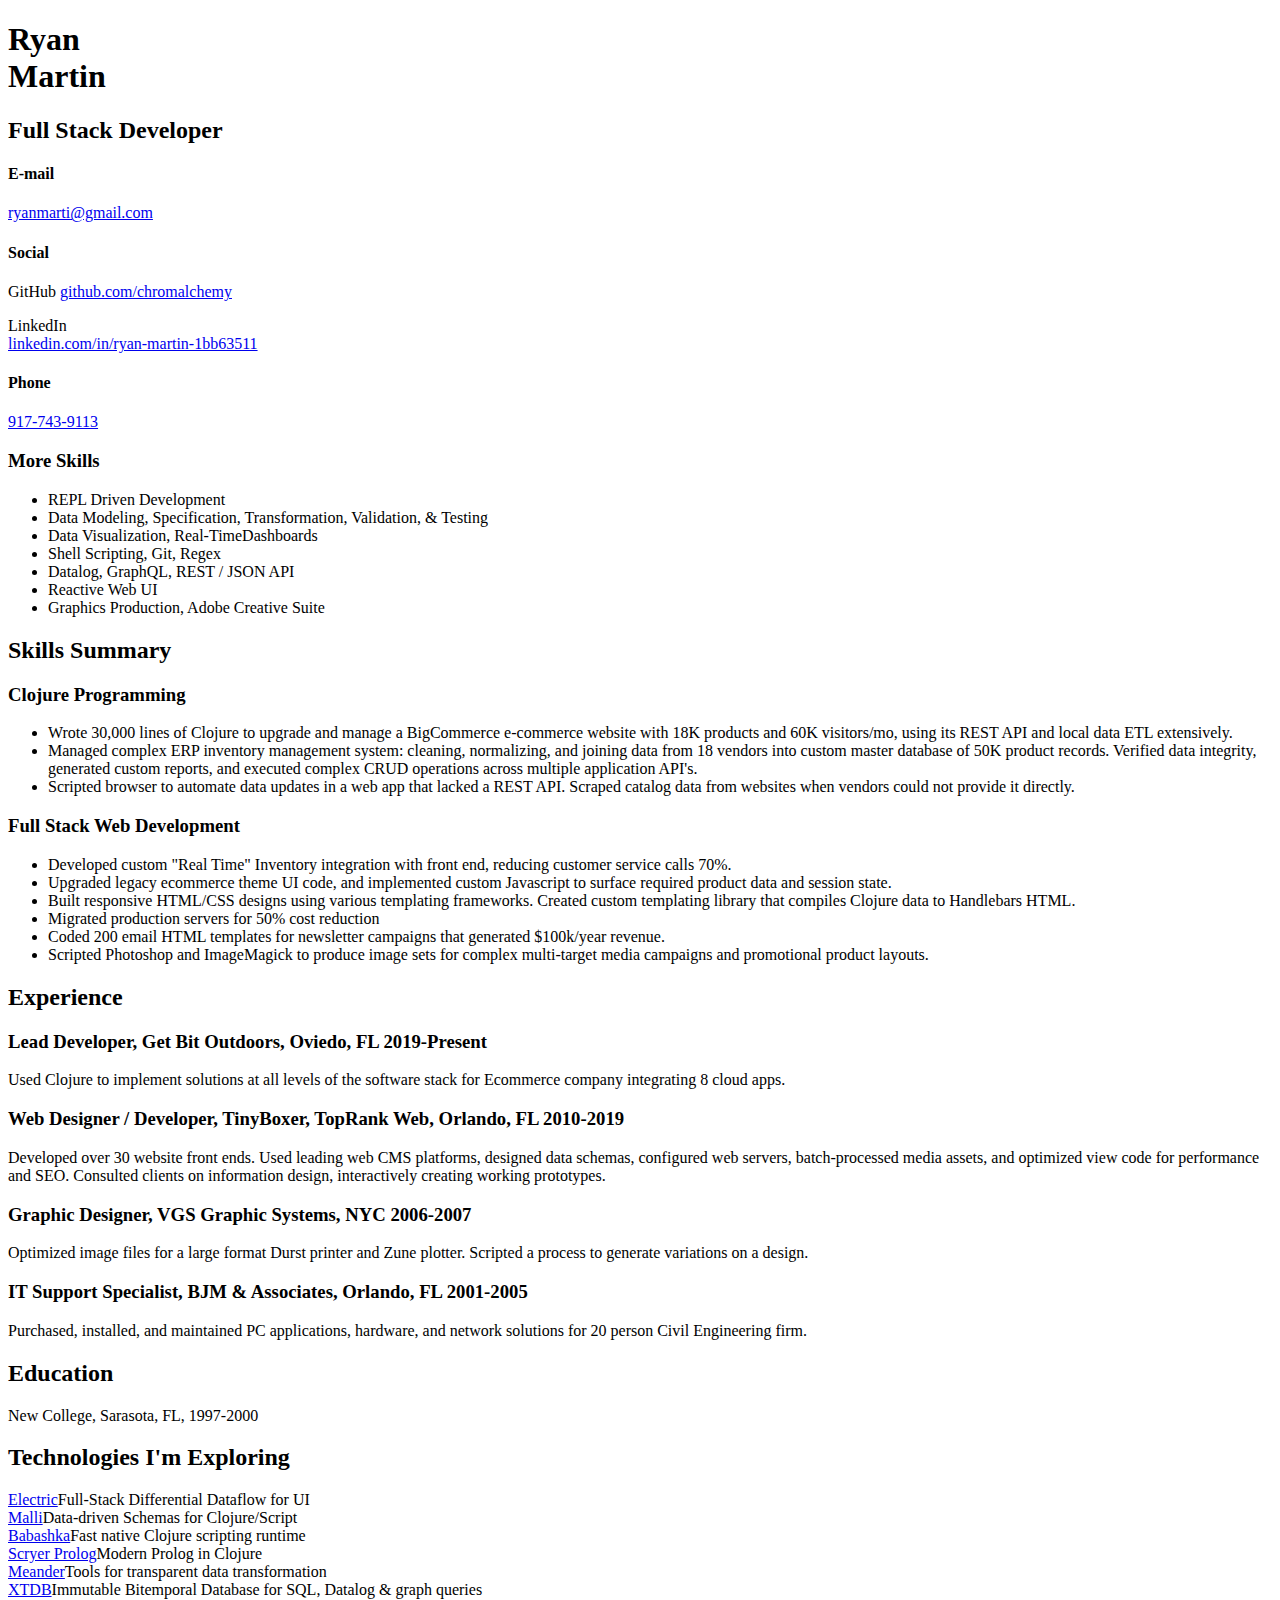
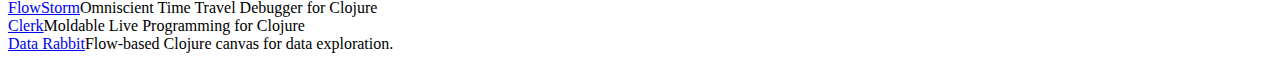
==== commit bd895905: "troubleshoot live reload. Get Panas working. Remove explicit tailwind preload. Add and remove explic" ====
--- a/docs/index.html
+++ b/docs/index.html
@@ -1,197 +1,3 @@
 <!DOCTYPE html>
-<html><head><style>*, ::before, ::after {
-  box-sizing: border-box;
-  border-width: 0;
-  border-style: solid;
-  border-color: currentColor;
-}
-
-::before, ::after {
-  --gi-content: '';
-}
-
-html {
-  line-height: 1.5;
-  -webkit-text-size-adjust: none;
-  -moz-tab-size: 4;
-  tab-size: 4;
-  font-family: ui-sans-serif, system-ui, -apple-system, BlinkMacSystemFont, "Segoe UI", Roboto, "Helvetica Neue", Arial, "Noto Sans", sans-serif, "Apple Color Emoji", "Segoe UI Emoji", "Segoe UI Symbol", "Noto Color Emoji";
-}
-
-body {
-  margin: 0;
-  line-height: inherit;
-}
-
-hr {
-  height: 0;
-  color: inherit;
-  border-top-width: 1px;
-}
-
-abbr:where([title]) {
-  text-decoration: underline dotted;
-}
-
-h1, h2, h3, h4, h5, h6 {
-  font-size: inherit;
-  font-weight: inherit;
-}
-
-a {
-  color: inherit;
-  text-decoration: inherit;
-}
-
-b, strong {
-  font-weight: bolder;
-}
-
-code, kbd, samp, pre {
-  font-family: ui-monospace, SFMono-Regular, Menlo, Monaco, Consolas, "Liberation Mono", "Courier New", monospace;
-  font-size: 1em;
-}
-
-small {
-  font-size: 80%;
-}
-
-sub, sup {
-  font-size: 75%;
-  line-height: 0;
-  position: relative;
-  vertical-align: baseline;
-}
-
-sub {
-  bottom: -0.25em;
-}
-
-sup {
-  top: -0.5em;
-}
-
-table {
-  text-indent: 0;
-  border-color: inherit;
-  border-collapse: collapse;
-}
-
-button, input, optgroup, select, textarea {
-  font-family: inherit;
-  font-size: 100%;
-  line-height: inherit;
-  color: inherit;
-  margin: 0;
-  padding: 0;
-}
-
-button, select {
-  text-transform: none;
-}
-
-button, [type="button"], [type="reset"], [type="submit"] {
-  -webkit-appearance: button;
-  background-color: transparent;
-  background-image: none;
-}
-
-:-moz-focusring {
-  outline: auto;
-}
-
-:-moz-ui-invalid {
-  box-shadow: none;
-}
-
-progress {
-  vertical-align: baseline;
-}
-
-::-webkit-inner-spin-button, ::-webkit-outer-spin-button {
-  height: auto;
-}
-
-[type="search"] {
-  -webkit-appearance: textfield;
-  outline-offset: -2px;
-}
-
-::-webkit-search-decoration {
-  -webkit-appearance: none;
-}
-
-::-webkit-file-upload-button {
-  -webkit-appearance: button;
-  font: inherit;
-}
-
-summary {
-  display: list-item;
-}
-
-blockquote, dl, dd, h1, h2, h3, h4, h5, h6, hr, figure, p, pre {
-  margin: 0;
-}
-
-fieldset {
-  margin: 0;
-  padding: 0;
-}
-
-legend {
-  padding: 0;
-}
-
-ol, ul, menu {
-  list-style: none;
-  margin: 0;
-  padding: 0;
-}
-
-textarea {
-  resize: vertical;
-}
-
-input::placeholder, textarea::placeholder {
-  opacity: 1;
-  color: #9ca3af;
-}
-
-button, [role="button"] {
-  cursor: pointer;
-}
-
-:disabled {
-  cursor: default;
-}
-
-img, svg, video, canvas, audio, iframe, embed, object {
-  display: block;
-  vertical-align: middle;
-}
-
-img, video {
-  max-width: 100%;
-  height: auto;
-}
-
-[hidden] {
-  display: none;
-}</style><style>.cv_home__left_block{margin-bottom:1rem;padding-left:1.5rem;padding-right:1.5rem}@media(min-width:640px){.cv_home__left_block{margin-bottom:1.5rem}}@media(min-width:1024px){.cv_home__left_block{padding-left:2.5rem}}
-.cv_home__resume_link{--gi-text-opacity:1;color:rgba(59,130,246,var(--gi-text-opacity));margin-bottom:1rem;margin-left:1rem;border-bottom-width:1px;border-style:solid;letter-spacing:0;font-family:PT Serif;font-size:1.125rem;line-height:1.75rem}@media(min-width:640px){.cv_home__resume_link{font-size:.875rem;line-height:1.25rem}}.cv_home__resume_link:hover{--gi-border-opacity:1;border-color:rgba(255,255,255,var(--gi-border-opacity))}
-.cv_home__resume_title{margin-bottom:1rem;padding-left:1.5rem;padding-right:1.5rem}@media(min-width:640px){.cv_home__resume_title{margin-bottom:1.5rem}}@media(min-width:1024px){.cv_home__resume_title{padding-left:2.5rem}}.cv_home__resume_title h1{font-size:3.75rem;line-height:1;letter-spacing:-0.025em;font-family:PT Mono;margin-left:0;padding-left:0}@media(min-width:640px){.cv_home__resume_title h1{font-size:2.25rem;line-height:2.5rem}}.cv_home__resume_title h2{font-family:PT Sans;letter-spacing:.1em;font-size:1.25rem;line-height:1.75rem;text-align:center}@media(min-width:640px){.cv_home__resume_title h2{font-size:.875rem;line-height:1.25rem}}@media(min-width:640px){.cv_home__resume_title h2{text-align:left}}.cv_home__resume_title br{display:none}@media(min-width:640px){.cv_home__resume_title br{display:inline}}
-.cv_home__section_title,text-md{padding-bottom:.5rem;border-color:rgba(0,0,0,var(--gi-border-opacity));font-family:PT Mono;border-top-width:1px;margin-bottom:1.25rem;--gi-border-opacity:1;font-weight:700;border-bottom-width:1px;padding-top:.5rem}
-.cv_home__subsection_title{font-size:1.125rem;line-height:1.75rem;--gi-text-opacity:1;color:rgba(37,99,235,var(--gi-text-opacity));margin-bottom:0;font-family:PT Sans}
-.cv_home__sidebar_title{font-size:1.125rem;line-height:1.75rem;--gi-text-opacity:1;color:rgba(37,99,235,var(--gi-text-opacity));margin-bottom:1rem;font-family:PT Sans;padding-left:1.5rem;padding-right:1.5rem;margin-bottom:1.5rem;font-size:.875rem;line-height:1.25rem;font-weight:400;letter-spacing:.025em;display:none;font-family:PT Sans;--gi-text-opacity:1;color:rgba(59,130,246,var(--gi-text-opacity));padding-top:.5rem;padding-bottom:.5rem;--gi-bg-opacity:1;background-color:rgba(0,0,0,var(--gi-bg-opacity))}@media(min-width:640px){.cv_home__sidebar_title{margin-bottom:1.5rem}}@media(min-width:1024px){.cv_home__sidebar_title{padding-left:2.5rem}}@media(min-width:640px){.cv_home__sidebar_title{display:block}}
-.cv_home__skill_keywords{display:none}@media(min-width:640px){.cv_home__skill_keywords{display:block}}.cv_home__skill_keywords h3{margin-bottom:2.5rem}.cv_home__skill_keywords li.keywords{margin-bottom:2rem;line-height:1.375;font-size:.875rem;line-height:1.25rem;letter-spacing:.025em;font-family:PT Sans}
-.cv_home__experience p{margin-bottom:1rem;line-height:1.375;margin-top:.25rem}
-.cv_home__education span{font-size:.875rem;line-height:1.25rem}
-.cv_home__column{padding:1.25rem}
-.cv_home__left_col{padding:1.25rem;padding-left:0;padding-right:0;--gi-text-opacity:1;color:rgba(255,255,255,var(--gi-text-opacity));margin-left:auto;margin-right:auto;padding-bottom:1rem}@media(min-width:640px){.cv_home__left_col{min-width:300px}}@media(min-width:640px){.cv_home__left_col{max-width:400px}}@media(min-width:640px){.cv_home__left_col{display:block}}
-.cv_home__cols{display:flex;align-items:stretch;height:100%;flex-direction:column}@media(min-width:640px){.cv_home__cols{flex-direction:row}}
-.cv_home__right_col{padding:1.25rem;--gi-bg-opacity:1;background-color:rgba(255,255,255,var(--gi-bg-opacity));padding-bottom:2rem;padding-left:2.5rem}@media(min-width:1024px){.cv_home__right_col{padding-right:3.75rem}}@media(min-width:768px){.cv_home__right_col{margin-bottom:3.75rem}}@media(min-width:768px){.cv_home__right_col{padding-top:1.5rem}}@media(min-width:768px){.cv_home__right_col{border-bottom-left-radius:.5rem}}.cv_home__right_col>div{margin-bottom:2rem}
-.cv_home__body{padding:0;margin:0;--gi-bg-opacity:1;background-color:rgba(1,29,69,var(--gi-bg-opacity));letter-spacing:.025em}
-.cv_home__cool_technologies a{font-weight:700;min-width:6rem;text-decoration:underline;--gi-text-opacity:1;color:rgba(29,78,216,var(--gi-text-opacity));font-size:.875rem;line-height:1.25rem}.cv_home__cool_technologies .item{display:flex;gap:2rem;margin-bottom:.5rem}.cv_home__cool_technologies .item a{font-family:PT Sans;letter-spacing:.05em;font-weight:400}.cv_home__cool_technologies .item span{margin-top:0;font-size:.875rem;line-height:1.25rem}
-.cv_home__skills_summary .block{margin-bottom:1.25rem}.cv_home__skills_summary .subtitle{margin-bottom:1.25rem;margin-top:0}.cv_home__skills_summary ul{list-style-position:outside;list-style-type:disc;padding-left:.75rem}.cv_home__skills_summary li{margin-bottom:.5rem;line-height:1.25}@media(min-width:640px){.cv_home__skills_summary li{font-size:.875rem;line-height:1.25rem}}
-.cv_home__personal_info{font-size:1.125rem;line-height:1.75rem}@media(min-width:640px){.cv_home__personal_info{margin-bottom:2rem}}@media(min-width:640px){.cv_home__personal_info{font-size:.875rem;line-height:1.25rem}}.cv_home__personal_info h4{font-weight:700;font-family:PT Sans;--gi-text-opacity:1;color:rgba(212,212,216,var(--gi-text-opacity))}.cv_home__personal_info .info{display:flex;justify-content:center}@media(min-width:640px){.cv_home__personal_info .info{display:block}}.cv_home__personal_info .info h4{margin-top:.25rem;letter-spacing:.05em}.cv_home__personal_info .info p{display:flex;flex-direction:row;line-height:2;margin-left:.5rem;margin-left:0}@media(min-width:640px){.cv_home__personal_info .info p{flex-direction:column}}@media(min-width:640px){.cv_home__personal_info .info p{margin-bottom:1rem}}.cv_home__personal_info .info p a{display:block;--gi-text-opacity:1;color:rgba(147,197,253,var(--gi-text-opacity));margin-right:.5rem}.cv_home__personal_info .info p a:hover{--gi-text-opacity:1;color:rgba(59,130,246,var(--gi-text-opacity))}@media(min-width:640px){.cv_home__personal_info .info p a{margin-right:0}}</style><script src="https://livejs.com/live.js" type="text/javascript"></script><link rel="preconnect" href="https://fonts.googleapis.com" /><link rel="preconnect" href="https://fonts.gstatic.com" crossorigin="true" /><link href="https://fonts.googleapis.com/css2?family=PT+Mono&amp;family=PT+Sans+Narrow:wght@400;700&amp;family=PT+Sans:wght@400;700&amp;family=PT+Serif:wght@400;700&amp;display=swap" rel="stylesheet" /></head><body class="cv_home__body"><div class="cv_home__cols"><div class="cv_home__left_col"><div class="cv_home__resume_title"><h1>Ryan <br />Martin</h1><h2>Full Stack Developer<a href="Ryan Martin Resume.pdf" class="cv_home__resume_link">PDF</a></h2></div><div class="cv_home__personal_info"><h3 class="cv_home__sidebar_title">Personal Info</h3><div class="cv_home__left_block"><div class="info"><h4 id="e-mail">E-mail</h4><p><a href="mailto:ryanmarti@gmail.com" title="">ryanmarti@gmail.com</a></p></div><div class="info"><h4 id="social">Social</h4><p><a href="https://github.com/chromalchemy" title="">GitHub</a><a href="https://www.linkedin.com/in/ryan-martin-1bb63511/" title="">LinkedIn</a></p></div><div class="info"><h4 id="phone">Phone</h4><p><a href="tel:917-743-9113" title="">917-743-9113</a></p></div></div></div><div class="cv_home__skill_keywords"><h3 class="cv_home__sidebar_title">More Skills</h3><div class="cv_home__left_block"><ul><li class="keywords">REPL / Test-Driven Development</li><li class="keywords">Data Modeling, Specification, Validation, Transformation</li><li class="keywords">Data Visualization, Dashboards</li><li class="keywords">Shell Scripting, Git, Regex</li><li class="keywords">GraphQL, REST / JSON API</li><li class="keywords">Reactive Web UI</li><li class="keywords">Graphics, Adobe Creative Suite</li></ul></div></div></div><div class="cv_home__right_col"><div class="cv_home__skills_summary"><h2 class="cv_home__section_title">Skills Summary</h2><div class="block"><h3 class="cv_home__subsection_title subtitle">Clojure Programming</h3><ul><li>Wrote 30,000 lines of Clojure to support Get Bit Outdoors ERP system, aggregating data from 18 different silos and various formats into custom master database, verifying data integrity across 50K objects, generating reports, and coordinating complex CRUD operations to update system over different application API's.</li><li>Developed custom "Real Time" Inventory integration, reducing customer service calls 70%.</li><li>Scripted browser with WebDriver to automate record updates on an internal web app that lacked an API. Scraped catalog data from vendor websites.</li><li>Built reactive ClojureScript Todo app with custom in-memory graph datastore and Firebase integration. </li></ul></div><div class="block"><h3 class="cv_home__subsection_title subtitle">Full Stack Web Development</h3><ul><li>Building responsive HTML/CSS designs using various templating frameworks. Created custom templating language that compiles to Handlebars.</li><li>Updated and managed BigCommerce e-commerce  website with 18K products and 60K visitors/mo, using REST API extensively.</li><li>Wrote Javascript to surface necessary product data, and upgrade issues in legacy theme UI code.</li><li>Scripted Photoshop and ImageMagick to produce image sets for complex holiday campaign product layouts.</li><li>Coded 300 email-ready HTML templates for newsletter campaigns that generated $100k/year revenue. </li><li>Migrated production servers for 50% cost reduction</li></ul></div></div><div class="cv_home__experience"><h2 class="cv_home__section_title">Experience</h2><div><h3 class="cv_home__subsection_title">Software Developer, Get Bit Outdoors, Oviedo, FL 2019-Present</h3><p>Using Clojure to implement solutions at all levels of the software stack.</p></div><div><h3 class="cv_home__subsection_title">Graphic Designer/Web Developer, TinyBoxer, TopRank Web, Orlando, FL  2010-2019</h3><p>Developed on 30+ websites on a contract basis, programming front-end web views and display logic. Used leading web CMS platforms, designed data schemas, configured web servers, optimized view code for performance and SEO. Consulted clients on information design, created working wireframe prototypes, crafted and batch-processed media assets.</p></div><div><h3 class="cv_home__subsection_title">Painter, Orlando, FL 2007-Present</h3><p>Created, exhibited, and sold classical modern paintings in watercolor, acrylic, and oil color. Created a Linseed oil refinement system and produced custom oil paint mediums that support "Old Master" texture and technique.</p></div><div><h3 class="cv_home__subsection_title">Graphic Designer, VGS Graphic Systems 2006-2007</h3><p>Prepared graphic files for a large format Durst printer and a Zune plotter, scripting a process to generate variations on a design. Cut and manually prepared vinyl signs for installation.</p></div><div><h3 class="cv_home__subsection_title">IT Technician, BJM &amp; Associates, Orlando, FL 2001-2005</h3><p>Purchased, installed, and maintained PC applications, hardware, and network solutions for medium sized Engineering firm.</p></div></div><div class="cv_home__education"><h2 class="cv_home__section_title">Education</h2><span>New College, Sarasota, FL, 1997-2000</span></div><div class="cv_home__cool_technologies"><h2 class="cv_home__section_title">Technologies I'm Exploring</h2><div class="item"><a href="https://github.com/noprompt/meander">Meander</a><span>Tools for transparent data transformation</span></div><div class="item"><a href="https://xtdb.com/">XTDB</a><span>Immutable Bitemporal Database for SQL, Datalog &amp; graph queries</span></div><div class="item"><a href="https://github.com/babashka/babashka">Babashka</a><span>Fast native Clojure scripting runtime</span></div><div class="item"><a href="https://github.com/nextjournal/clerk">Clerk</a><span>Moldable Live Programming for Clojure</span></div><div class="item"><a href="https://www.hyperfiddle.net/">Hyperfiddle</a><span>UI modeling language in a notebook</span></div><div class="item"><a href="https://github.com/Tensegritics/ClojureDart">ClojureDart</a><span>Dart/Flutter mobile and desktop apps with Clojure</span></div><div class="item"><a href="https://github.com/HumbleUI/HumbleUI">HumbleUI </a><span>Functional UI framework for Desktop apps</span></div><div class="item"><a href="https://github.com/kennytilton/matrix">Matrix</a><span>Fine-grained, transparent data flow between generative objects</span></div><div class="item"><a href="https://github.com/metosin/malli">Malli</a><span>Data-driven Schemas for Clojure/Script</span></div><div class="item"><a href="https://github.com/kennytilton/flutter-mx">Flutter/MX</a><span>Programming Flutter with ClojureDart and fine-grained reactive state manager</span></div><div class="item"><a href="https://www.datarabbit.com/">Data Rabbit</a><span>Flow-based Clojure canvas for data exploration, visualization, &amp; learning.</span></div><div class="item"><a href="https://github.com/phronmophobic/membrane">Membrane </a><span>Simple Functional UI Library that runs anywhere</span></div></div></div></div></body></html>+<html><head><link type="text/css" rel="stylesheet" href="/styles.css" title="default" /><link rel="preconnect" href="https://fonts.googleapis.com" /><link rel="preconnect" href="https://fonts.gstatic.com" crossorigin="true" /><link href="https://fonts.googleapis.com/css2?family=PT+Mono&amp;family=PT+Sans+Narrow:wght@400;700&amp;family=PT+Sans:wght@400;700&amp;family=PT+Serif:wght@400;700&amp;display=swap" rel="stylesheet" /></head><body class="cv_home__body"><div class="cv_home__cols"><div class="cv_home__left_col"><div class="cv_home__resume_title"><h1>Ryan <br />Martin</h1><h2>Full Stack Developer</h2></div><div class="cv_home__personal_print"><div class="cv_home__left_block"><div class="info"><div><h4 id="e-mail">E-mail</h4><p><a href="mailto:ryanmarti@gmail.com">ryanmarti@gmail.com</a></p><h4 id="social">Social</h4><p>GitHub
+<a href="https://github.com/chromalchemy">github.com/chromalchemy</a></p><p>LinkedIn<br /><a href="https://www.linkedin.com/in/ryan-martin-1bb63511">linkedin.com/in/ryan-martin-1bb63511</a></p><h4 id="phone">Phone</h4><p><a href="tel:917-743-9113">917-743-9113</a></p></div></div></div></div><div class="cv_home__skill_keywords"><h3 class="cv_home__sidebar_title">More Skills</h3><div class="cv_home__left_block"><ul><li class="keywords">REPL Driven Development</li><li class="keywords">Data Modeling, Specification, Transformation, Validation, &amp; Testing</li><li class="keywords">Data Visualization, Real-TimeDashboards</li><li class="keywords">Shell Scripting, Git, Regex</li><li class="keywords">Datalog, GraphQL, REST / JSON API</li><li class="keywords">Reactive Web UI</li><li class="keywords">Graphics Production, Adobe Creative Suite</li></ul></div></div></div><div class="cv_home__right_col"><div class="cv_home__skills_summary"><h2 class="cv_home__section_title">Skills Summary</h2><div class="block"><h3 class="cv_home__subsection_title subtitle">Clojure Programming</h3><ul><li>Wrote 30,000 lines of Clojure to upgrade and manage a BigCommerce e-commerce website with 18K products and 60K visitors/mo, using its REST API and local data ETL extensively.</li><li>Managed complex ERP inventory management system: cleaning, normalizing, and joining data from 18 vendors into custom master database of 50K product records. Verified data integrity, generated custom reports, and executed complex CRUD operations across multiple application API's.</li><li>Scripted browser to automate data updates in a web app that lacked a REST API. Scraped catalog data from websites when vendors could not provide it directly.</li></ul></div><div class="block"><h3 class="cv_home__subsection_title subtitle">Full Stack Web Development</h3><ul><li>Developed custom "Real Time" Inventory integration with front end, reducing customer service calls 70%.</li><li>Upgraded legacy ecommerce theme UI code, and implemented custom Javascript to surface required product data and session state.</li><li>Built responsive HTML/CSS designs using various templating frameworks. Created custom templating library that compiles Clojure data to Handlebars HTML.</li><li>Migrated production servers for 50% cost reduction</li><li>Coded 200 email HTML templates for newsletter campaigns that generated $100k/year revenue. </li><li>Scripted Photoshop and ImageMagick to produce image sets for complex multi-target media campaigns and promotional product layouts.</li></ul></div></div><div class="cv_home__experience"><h2 class="cv_home__section_title">Experience</h2><div><h3 class="cv_home__subsection_title">Lead Developer, Get Bit Outdoors, Oviedo, FL 2019-Present</h3><p>Used Clojure to implement solutions at all levels of the software stack for Ecommerce company integrating 8 cloud apps.</p></div><div><h3 class="cv_home__subsection_title">Web Designer / Developer, TinyBoxer, TopRank Web, Orlando, FL  2010-2019</h3><p>Developed over 30 website front ends. Used leading web CMS platforms, designed data schemas, configured web servers, batch-processed media assets, and optimized view code for performance and SEO. Consulted clients on information design, interactively creating working prototypes.</p></div><div><h3 class="cv_home__subsection_title">Graphic Designer, VGS Graphic Systems, NYC 2006-2007</h3><p>Optimized image files for a large format Durst printer and Zune plotter. Scripted a process to generate variations on a design.</p></div><div><h3 class="cv_home__subsection_title">IT Support Specialist, BJM &amp; Associates, Orlando, FL 2001-2005</h3><p>Purchased, installed, and maintained PC applications, hardware, and network solutions for 20 person Civil Engineering firm.</p></div></div><div class="cv_home__education"><h2 class="cv_home__section_title">Education</h2><span>New College, Sarasota, FL, 1997-2000</span></div><div class="cv_home__cool_technologies"><h2 class="cv_home__section_title">Technologies I'm Exploring</h2><div class="item"><a></a><span></span></div><div class="item"><a href="https://github.com/hyperfiddle/electric">Electric</a><span>Full-Stack Differential Dataflow for UI</span></div><div class="item"><a href="https://github.com/metosin/malli">Malli</a><span>Data-driven Schemas for Clojure/Script</span></div><div class="item"><a href="https://github.com/babashka/babashka">Babashka</a><span>Fast native Clojure scripting runtime</span></div><div class="item"><a href="https://github.com/jjtolton/libscryer-clj">Scryer Prolog</a><span>Modern Prolog in Clojure</span></div><div class="item"><a href="https://github.com/noprompt/meander">Meander</a><span>Tools for transparent data transformation</span></div><div class="item"><a href="https://xtdb.com/">XTDB</a><span>Immutable Bitemporal Database for SQL, Datalog &amp; graph queries</span></div><div class="item"><a href="https://github.com/flow-storm/flow-storm-debugger">FlowStorm</a><span>Omniscient Time Travel Debugger for Clojure</span></div><div class="item"><a href="https://github.com/nextjournal/clerk">Clerk</a><span>Moldable Live Programming for Clojure</span></div><div class="item"><a href="https://www.datarabbit.com/">Data Rabbit</a><span>Flow-based Clojure canvas for data exploration.</span></div></div></div></div></body></html>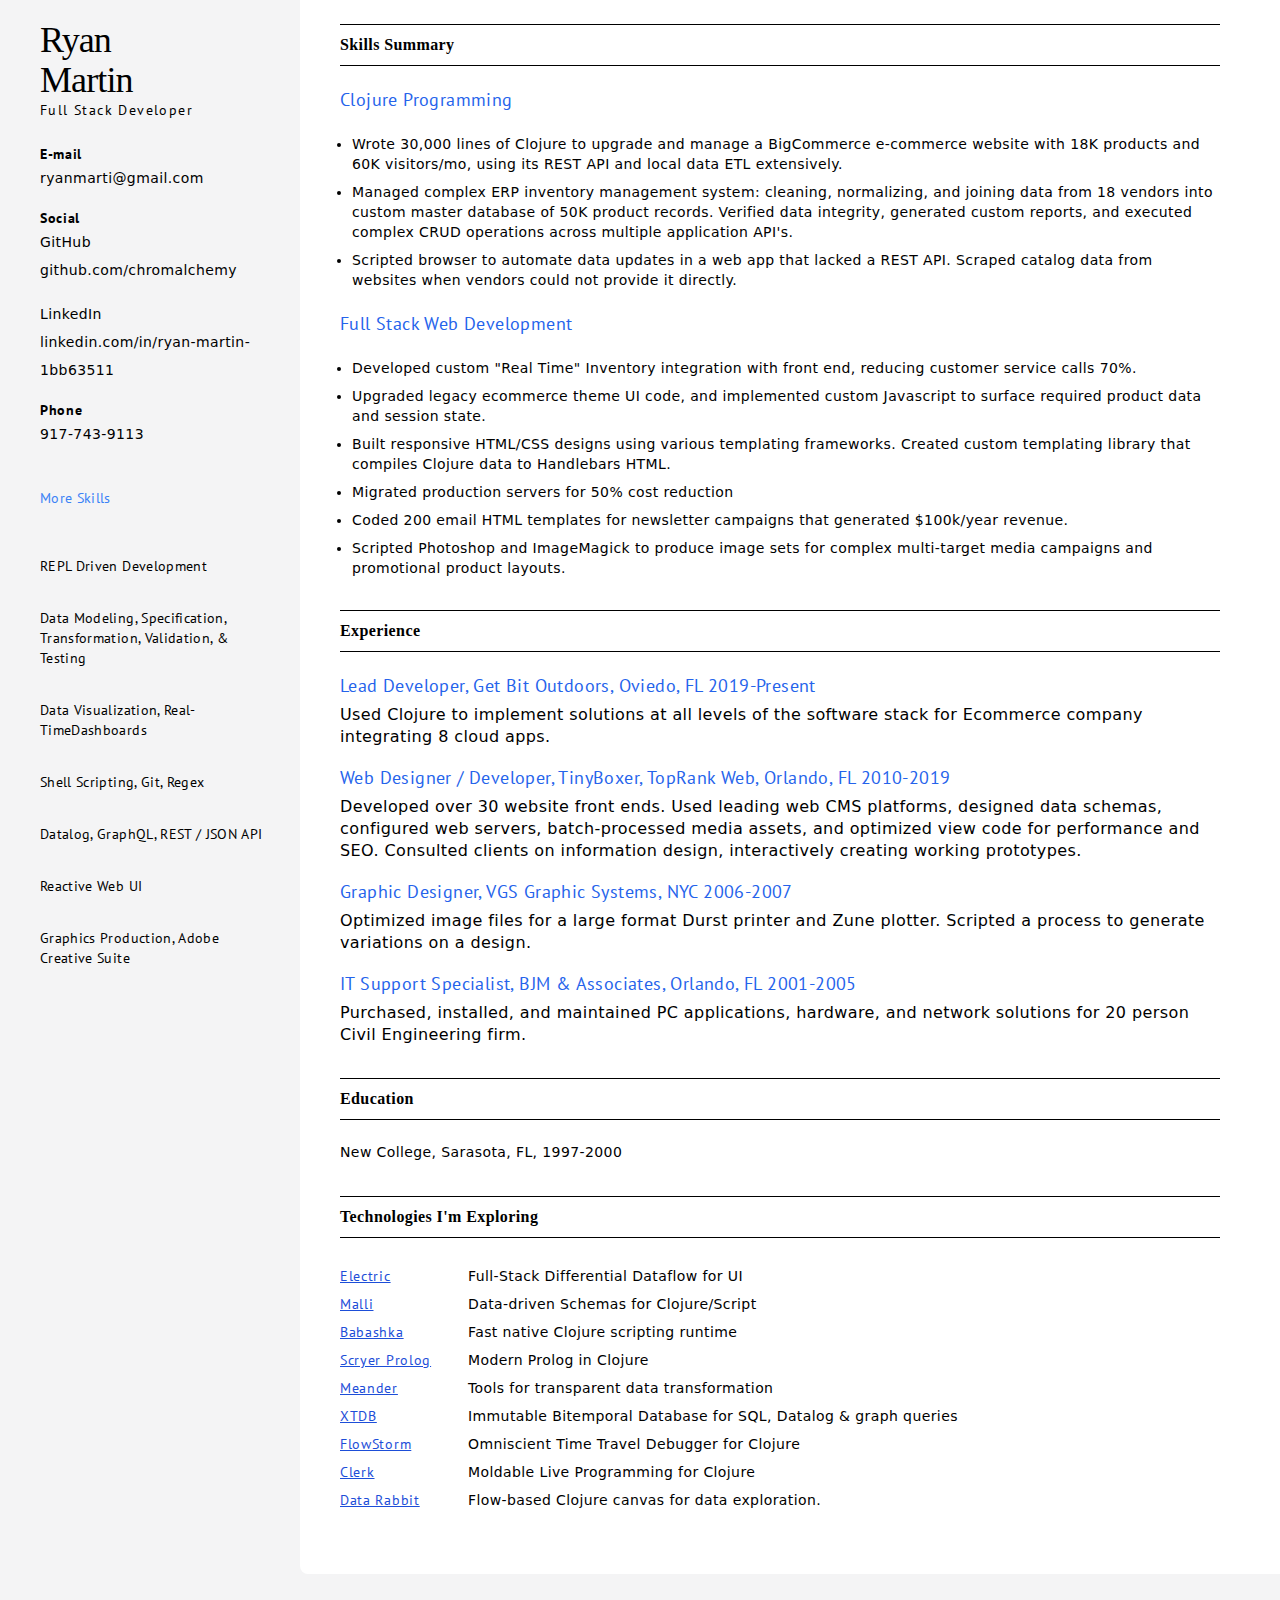
==== commit 6162070e: "troubleshoot live reload. Get Panas working. Remove explicit tailwind preload. Add and remove explic" ====
--- a/docs/index.html
+++ b/docs/index.html
@@ -1,3 +1,3 @@
 <!DOCTYPE html>
-<html><head><link type="text/css" rel="stylesheet" href="/styles.css" title="default" /><link rel="preconnect" href="https://fonts.googleapis.com" /><link rel="preconnect" href="https://fonts.gstatic.com" crossorigin="true" /><link href="https://fonts.googleapis.com/css2?family=PT+Mono&amp;family=PT+Sans+Narrow:wght@400;700&amp;family=PT+Sans:wght@400;700&amp;family=PT+Serif:wght@400;700&amp;display=swap" rel="stylesheet" /></head><body class="cv_home__body"><div class="cv_home__cols"><div class="cv_home__left_col"><div class="cv_home__resume_title"><h1>Ryan <br />Martin</h1><h2>Full Stack Developer</h2></div><div class="cv_home__personal_print"><div class="cv_home__left_block"><div class="info"><div><h4 id="e-mail">E-mail</h4><p><a href="mailto:ryanmarti@gmail.com">ryanmarti@gmail.com</a></p><h4 id="social">Social</h4><p>GitHub
+<html><head><link type="text/css" rel="stylesheet" href="styles.css" title="default" /><link rel="preconnect" href="https://fonts.googleapis.com" /><link rel="preconnect" href="https://fonts.gstatic.com" crossorigin="true" /><link href="https://fonts.googleapis.com/css2?family=PT+Mono&amp;family=PT+Sans+Narrow:wght@400;700&amp;family=PT+Sans:wght@400;700&amp;family=PT+Serif:wght@400;700&amp;display=swap" rel="stylesheet" /></head><body class="cv_home__body"><div class="cv_home__cols"><div class="cv_home__left_col"><div class="cv_home__resume_title"><h1>Ryan <br />Martin</h1><h2>Full Stack Developer</h2></div><div class="cv_home__personal_print"><div class="cv_home__left_block"><div class="info"><div><h4 id="e-mail">E-mail</h4><p><a href="mailto:ryanmarti@gmail.com">ryanmarti@gmail.com</a></p><h4 id="social">Social</h4><p>GitHub
 <a href="https://github.com/chromalchemy">github.com/chromalchemy</a></p><p>LinkedIn<br /><a href="https://www.linkedin.com/in/ryan-martin-1bb63511">linkedin.com/in/ryan-martin-1bb63511</a></p><h4 id="phone">Phone</h4><p><a href="tel:917-743-9113">917-743-9113</a></p></div></div></div></div><div class="cv_home__skill_keywords"><h3 class="cv_home__sidebar_title">More Skills</h3><div class="cv_home__left_block"><ul><li class="keywords">REPL Driven Development</li><li class="keywords">Data Modeling, Specification, Transformation, Validation, &amp; Testing</li><li class="keywords">Data Visualization, Real-TimeDashboards</li><li class="keywords">Shell Scripting, Git, Regex</li><li class="keywords">Datalog, GraphQL, REST / JSON API</li><li class="keywords">Reactive Web UI</li><li class="keywords">Graphics Production, Adobe Creative Suite</li></ul></div></div></div><div class="cv_home__right_col"><div class="cv_home__skills_summary"><h2 class="cv_home__section_title">Skills Summary</h2><div class="block"><h3 class="cv_home__subsection_title subtitle">Clojure Programming</h3><ul><li>Wrote 30,000 lines of Clojure to upgrade and manage a BigCommerce e-commerce website with 18K products and 60K visitors/mo, using its REST API and local data ETL extensively.</li><li>Managed complex ERP inventory management system: cleaning, normalizing, and joining data from 18 vendors into custom master database of 50K product records. Verified data integrity, generated custom reports, and executed complex CRUD operations across multiple application API's.</li><li>Scripted browser to automate data updates in a web app that lacked a REST API. Scraped catalog data from websites when vendors could not provide it directly.</li></ul></div><div class="block"><h3 class="cv_home__subsection_title subtitle">Full Stack Web Development</h3><ul><li>Developed custom "Real Time" Inventory integration with front end, reducing customer service calls 70%.</li><li>Upgraded legacy ecommerce theme UI code, and implemented custom Javascript to surface required product data and session state.</li><li>Built responsive HTML/CSS designs using various templating frameworks. Created custom templating library that compiles Clojure data to Handlebars HTML.</li><li>Migrated production servers for 50% cost reduction</li><li>Coded 200 email HTML templates for newsletter campaigns that generated $100k/year revenue. </li><li>Scripted Photoshop and ImageMagick to produce image sets for complex multi-target media campaigns and promotional product layouts.</li></ul></div></div><div class="cv_home__experience"><h2 class="cv_home__section_title">Experience</h2><div><h3 class="cv_home__subsection_title">Lead Developer, Get Bit Outdoors, Oviedo, FL 2019-Present</h3><p>Used Clojure to implement solutions at all levels of the software stack for Ecommerce company integrating 8 cloud apps.</p></div><div><h3 class="cv_home__subsection_title">Web Designer / Developer, TinyBoxer, TopRank Web, Orlando, FL  2010-2019</h3><p>Developed over 30 website front ends. Used leading web CMS platforms, designed data schemas, configured web servers, batch-processed media assets, and optimized view code for performance and SEO. Consulted clients on information design, interactively creating working prototypes.</p></div><div><h3 class="cv_home__subsection_title">Graphic Designer, VGS Graphic Systems, NYC 2006-2007</h3><p>Optimized image files for a large format Durst printer and Zune plotter. Scripted a process to generate variations on a design.</p></div><div><h3 class="cv_home__subsection_title">IT Support Specialist, BJM &amp; Associates, Orlando, FL 2001-2005</h3><p>Purchased, installed, and maintained PC applications, hardware, and network solutions for 20 person Civil Engineering firm.</p></div></div><div class="cv_home__education"><h2 class="cv_home__section_title">Education</h2><span>New College, Sarasota, FL, 1997-2000</span></div><div class="cv_home__cool_technologies"><h2 class="cv_home__section_title">Technologies I'm Exploring</h2><div class="item"><a></a><span></span></div><div class="item"><a href="https://github.com/hyperfiddle/electric">Electric</a><span>Full-Stack Differential Dataflow for UI</span></div><div class="item"><a href="https://github.com/metosin/malli">Malli</a><span>Data-driven Schemas for Clojure/Script</span></div><div class="item"><a href="https://github.com/babashka/babashka">Babashka</a><span>Fast native Clojure scripting runtime</span></div><div class="item"><a href="https://github.com/jjtolton/libscryer-clj">Scryer Prolog</a><span>Modern Prolog in Clojure</span></div><div class="item"><a href="https://github.com/noprompt/meander">Meander</a><span>Tools for transparent data transformation</span></div><div class="item"><a href="https://xtdb.com/">XTDB</a><span>Immutable Bitemporal Database for SQL, Datalog &amp; graph queries</span></div><div class="item"><a href="https://github.com/flow-storm/flow-storm-debugger">FlowStorm</a><span>Omniscient Time Travel Debugger for Clojure</span></div><div class="item"><a href="https://github.com/nextjournal/clerk">Clerk</a><span>Moldable Live Programming for Clojure</span></div><div class="item"><a href="https://www.datarabbit.com/">Data Rabbit</a><span>Flow-based Clojure canvas for data exploration.</span></div></div></div></div></body></html>--- a/docs/styles.css
+++ b/docs/styles.css
@@ -0,0 +1,198 @@
+*, ::before, ::after {
+  box-sizing: border-box;
+  border-width: 0;
+  border-style: solid;
+  border-color: currentColor;
+}
+
+::before, ::after {
+  --gi-content: '';
+}
+
+html {
+  line-height: 1.5;
+  -webkit-text-size-adjust: none;
+  -moz-tab-size: 4;
+  tab-size: 4;
+  font-family: ui-sans-serif, system-ui, -apple-system, BlinkMacSystemFont, "Segoe UI", Roboto, "Helvetica Neue", Arial, "Noto Sans", sans-serif, "Apple Color Emoji", "Segoe UI Emoji", "Segoe UI Symbol", "Noto Color Emoji";
+}
+
+body {
+  margin: 0;
+  line-height: inherit;
+}
+
+hr {
+  height: 0;
+  color: inherit;
+  border-top-width: 1px;
+}
+
+abbr:where([title]) {
+  text-decoration: underline dotted;
+}
+
+h1, h2, h3, h4, h5, h6 {
+  font-size: inherit;
+  font-weight: inherit;
+}
+
+a {
+  color: inherit;
+  text-decoration: inherit;
+}
+
+b, strong {
+  font-weight: bolder;
+}
+
+code, kbd, samp, pre {
+  font-family: ui-monospace, SFMono-Regular, Menlo, Monaco, Consolas, "Liberation Mono", "Courier New", monospace;
+  font-size: 1em;
+}
+
+small {
+  font-size: 80%;
+}
+
+sub, sup {
+  font-size: 75%;
+  line-height: 0;
+  position: relative;
+  vertical-align: baseline;
+}
+
+sub {
+  bottom: -0.25em;
+}
+
+sup {
+  top: -0.5em;
+}
+
+table {
+  text-indent: 0;
+  border-color: inherit;
+  border-collapse: collapse;
+}
+
+button, input, optgroup, select, textarea {
+  font-family: inherit;
+  font-size: 100%;
+  line-height: inherit;
+  color: inherit;
+  margin: 0;
+  padding: 0;
+}
+
+button, select {
+  text-transform: none;
+}
+
+button, [type="button"], [type="reset"], [type="submit"] {
+  -webkit-appearance: button;
+  background-color: transparent;
+  background-image: none;
+}
+
+:-moz-focusring {
+  outline: auto;
+}
+
+:-moz-ui-invalid {
+  box-shadow: none;
+}
+
+progress {
+  vertical-align: baseline;
+}
+
+::-webkit-inner-spin-button, ::-webkit-outer-spin-button {
+  height: auto;
+}
+
+[type="search"] {
+  -webkit-appearance: textfield;
+  outline-offset: -2px;
+}
+
+::-webkit-search-decoration {
+  -webkit-appearance: none;
+}
+
+::-webkit-file-upload-button {
+  -webkit-appearance: button;
+  font: inherit;
+}
+
+summary {
+  display: list-item;
+}
+
+blockquote, dl, dd, h1, h2, h3, h4, h5, h6, hr, figure, p, pre {
+  margin: 0;
+}
+
+fieldset {
+  margin: 0;
+  padding: 0;
+}
+
+legend {
+  padding: 0;
+}
+
+ol, ul, menu {
+  list-style: none;
+  margin: 0;
+  padding: 0;
+}
+
+textarea {
+  resize: vertical;
+}
+
+input::placeholder, textarea::placeholder {
+  opacity: 1;
+  color: #9ca3af;
+}
+
+button, [role="button"] {
+  cursor: pointer;
+}
+
+:disabled {
+  cursor: default;
+}
+
+img, svg, video, canvas, audio, iframe, embed, object {
+  display: block;
+  vertical-align: middle;
+}
+
+img, video {
+  max-width: 100%;
+  height: auto;
+}
+
+[hidden] {
+  display: none;
+}
+.cv_home__left_block{margin-bottom:1rem;padding-left:1.5rem;padding-right:1.5rem}@media(min-width:640px){.cv_home__left_block{margin-bottom:1.5rem}}@media(min-width:1024px){.cv_home__left_block{padding-left:2.5rem}}
+.cv_home__resume_link{--gi-text-opacity:1;color:rgba(59,130,246,var(--gi-text-opacity));margin-bottom:1rem;margin-left:1rem;border-bottom-width:1px;border-style:solid;letter-spacing:0;font-family:PT Serif;font-size:1.125rem;line-height:1.75rem}@media(min-width:640px){.cv_home__resume_link{font-size:.875rem;line-height:1.25rem}}.cv_home__resume_link:hover{--gi-border-opacity:1;border-color:rgba(255,255,255,var(--gi-border-opacity))}
+.cv_home__resume_title{margin-bottom:1rem;padding-left:1.5rem;padding-right:1.5rem}@media(min-width:640px){.cv_home__resume_title{margin-bottom:1.5rem}}@media(min-width:1024px){.cv_home__resume_title{padding-left:2.5rem}}.cv_home__resume_title h1{font-size:3.75rem;line-height:1;letter-spacing:-0.025em;font-family:PT Mono;margin-left:0;padding-left:0;margin-bottom:.5rem}@media(min-width:640px){.cv_home__resume_title h1{font-size:2.25rem;line-height:2.5rem}}@media(min-width:640px){.cv_home__resume_title h1{margin-bottom:0}}.cv_home__resume_title h2{font-family:PT Sans;letter-spacing:.1em;font-size:1.25rem;line-height:1.75rem;text-align:center}@media(min-width:640px){.cv_home__resume_title h2{font-size:.875rem;line-height:1.25rem}}@media(min-width:640px){.cv_home__resume_title h2{text-align:left}}.cv_home__resume_title br{display:none}@media(min-width:640px){.cv_home__resume_title br{display:inline}}
+.cv_home__section_title,text-md{padding-bottom:.5rem;border-color:rgba(0,0,0,var(--gi-border-opacity));font-family:PT Mono;border-top-width:1px;margin-bottom:1.25rem;--gi-border-opacity:1;font-weight:700;border-bottom-width:1px;padding-top:.5rem}
+.cv_home__subsection_title{font-size:1.125rem;line-height:1.75rem;--gi-text-opacity:1;color:rgba(37,99,235,var(--gi-text-opacity));margin-bottom:0;font-family:PT Sans}
+.cv_home__sidebar_title{font-size:1.125rem;line-height:1.75rem;--gi-text-opacity:1;color:rgba(37,99,235,var(--gi-text-opacity));margin-bottom:1rem;font-family:PT Sans;padding-left:1.5rem;padding-right:1.5rem;margin-bottom:1.5rem;font-size:.875rem;line-height:1.25rem;font-weight:400;letter-spacing:.025em;display:none;font-family:PT Sans;--gi-text-opacity:1;color:rgba(59,130,246,var(--gi-text-opacity));padding-top:.5rem;padding-bottom:.5rem;--gi-bg-opacity:1;background-color:rgba(244,244,245,var(--gi-bg-opacity))}@media(min-width:640px){.cv_home__sidebar_title{margin-bottom:1.5rem}}@media(min-width:1024px){.cv_home__sidebar_title{padding-left:2.5rem}}@media(min-width:640px){.cv_home__sidebar_title{display:block}}
+.cv_home__skill_keywords{display:none}@media(min-width:640px){.cv_home__skill_keywords{display:block}}.cv_home__skill_keywords h3{margin-bottom:2.5rem}.cv_home__skill_keywords li.keywords{margin-bottom:2rem;line-height:1.375;font-size:.875rem;line-height:1.25rem;letter-spacing:.025em;font-family:PT Sans}
+.cv_home__experience p{margin-bottom:1rem;line-height:1.375;margin-top:.25rem}
+.cv_home__education span{font-size:.875rem;line-height:1.25rem}
+.cv_home__column{padding:1.25rem}
+.cv_home__left_col{padding:1.25rem;padding-left:0;padding-right:0;margin-left:auto;margin-right:auto;padding-bottom:1rem}@media(min-width:640px){.cv_home__left_col{min-width:300px}}@media(min-width:640px){.cv_home__left_col{max-width:400px}}@media(min-width:640px){.cv_home__left_col{display:block}}
+.cv_home__right_col{padding:1.25rem;--gi-bg-opacity:1;background-color:rgba(255,255,255,var(--gi-bg-opacity));padding-bottom:2rem;padding-top:.75rem;padding-left:2.5rem}@media(min-width:1024px){.cv_home__right_col{padding-right:3.75rem}}@media(min-width:768px){.cv_home__right_col{margin-bottom:3.75rem}}@media(min-width:768px){.cv_home__right_col{padding-top:1.5rem}}@media(min-width:768px){.cv_home__right_col{border-bottom-left-radius:.5rem}}.cv_home__right_col>div{margin-bottom:2rem}
+.cv_home__cols{display:flex;align-items:stretch;height:100%;flex-direction:column}@media(min-width:640px){.cv_home__cols{flex-direction:row}}
+.cv_home__body{padding:0;margin:0;--gi-bg-opacity:1;background-color:rgba(244,244,245,var(--gi-bg-opacity));letter-spacing:.025em}
+.cv_home__cool_technologies a{font-weight:700;min-width:6rem;text-decoration:underline;--gi-text-opacity:1;color:rgba(29,78,216,var(--gi-text-opacity));font-size:.875rem;line-height:1.25rem}.cv_home__cool_technologies .item{display:flex;gap:2rem;margin-bottom:.5rem}.cv_home__cool_technologies .item a{font-family:PT Sans;letter-spacing:.05em;font-weight:400}.cv_home__cool_technologies .item span{margin-top:0;font-size:.875rem;line-height:1.25rem}
+.cv_home__skills_summary .block{margin-bottom:1.25rem}.cv_home__skills_summary .subtitle{margin-bottom:1.25rem;margin-top:0}.cv_home__skills_summary ul{list-style-position:outside;list-style-type:disc;padding-left:.75rem}.cv_home__skills_summary li{margin-bottom:.5rem;line-height:1.25}@media(min-width:640px){.cv_home__skills_summary li{font-size:.875rem;line-height:1.25rem}}
+.cv_home__personal_info{font-size:1.125rem;line-height:1.75rem}@media(min-width:640px){.cv_home__personal_info{margin-bottom:2rem}}@media(min-width:640px){.cv_home__personal_info{font-size:.875rem;line-height:1.25rem}}.cv_home__personal_info h4{font-weight:700;font-family:PT Sans}.cv_home__personal_info .info{display:flex;justify-content:center;gap:.5rem}@media(min-width:640px){.cv_home__personal_info .info{display:block}}.cv_home__personal_info .info h4{margin-top:.25rem;letter-spacing:.05em}.cv_home__personal_info .info p{display:flex;flex-direction:row;line-height:2;margin-left:.5rem;margin-left:0}@media(min-width:640px){.cv_home__personal_info .info p{flex-direction:column}}@media(min-width:640px){.cv_home__personal_info .info p{margin-bottom:1rem}}.cv_home__personal_info .info p a{display:block;margin-right:.5rem}.cv_home__personal_info .info p a:hover{--gi-text-opacity:1;color:rgba(59,130,246,var(--gi-text-opacity))}@media(min-width:640px){.cv_home__personal_info .info p a{margin-right:0}}
+.cv_home__personal_print{font-size:1.125rem;line-height:1.75rem}@media(min-width:640px){.cv_home__personal_print{margin-bottom:2rem}}@media(min-width:640px){.cv_home__personal_print{font-size:.875rem;line-height:1.25rem}}.cv_home__personal_print h4{font-weight:700;font-family:PT Sans}.cv_home__personal_print .info{display:flex;justify-content:center;gap:.5rem}@media(min-width:640px){.cv_home__personal_print .info{display:block}}.cv_home__personal_print .info h4{margin-top:.25rem;letter-spacing:.05em}.cv_home__personal_print .info p{display:flex;flex-direction:row;line-height:2;margin-left:.5rem;margin-left:0}@media(min-width:640px){.cv_home__personal_print .info p{flex-direction:column}}@media(min-width:640px){.cv_home__personal_print .info p{margin-bottom:1rem}}.cv_home__personal_print .info p a{display:block;margin-right:.5rem}.cv_home__personal_print .info p a:hover{--gi-text-opacity:1;color:rgba(59,130,246,var(--gi-text-opacity))}@media(min-width:640px){.cv_home__personal_print .info p a{margin-right:0}}